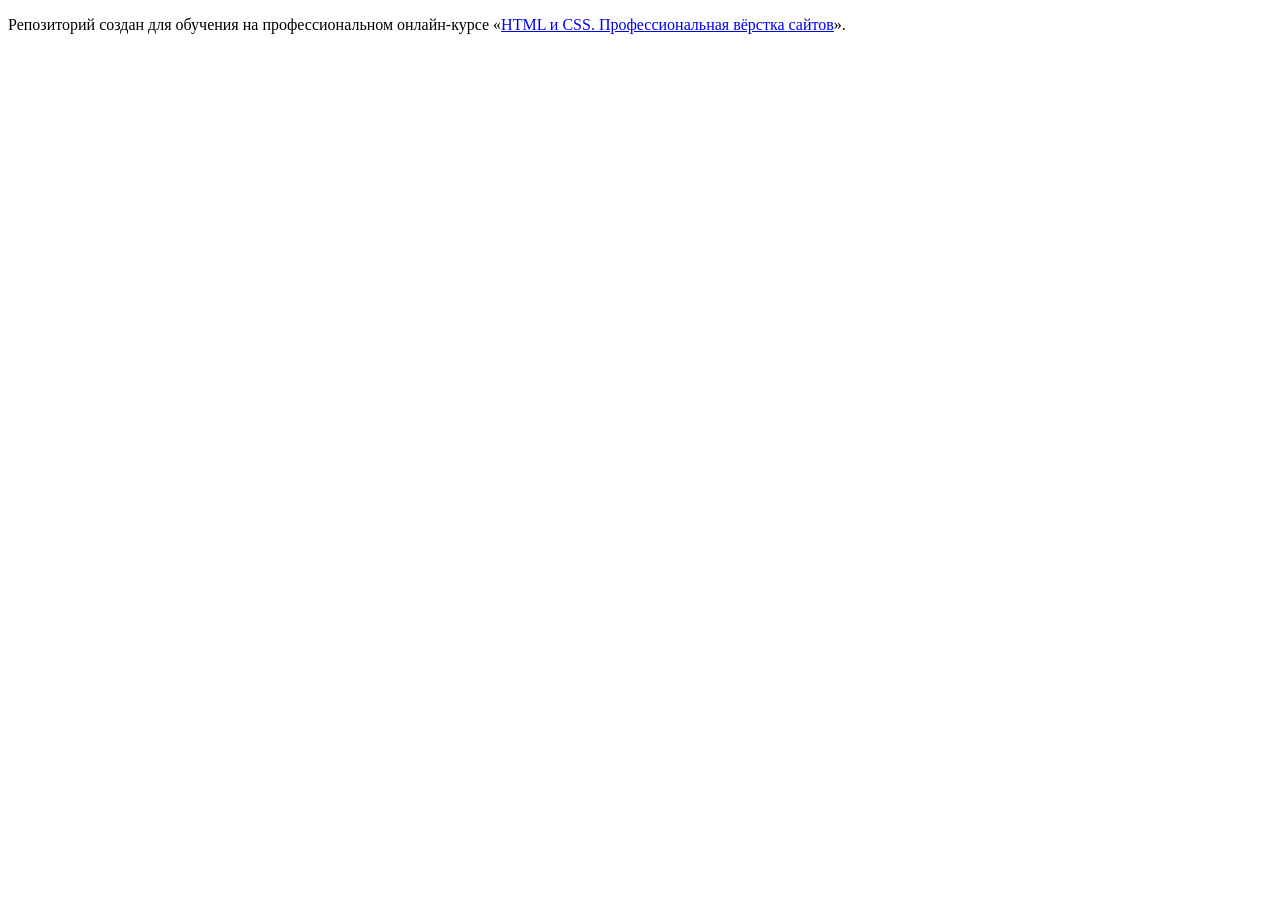
==== index.html @ f3f85d1f ":hatching_chick:" ====
<!DOCTYPE html>
<html lang="ru">
  <head>
    <meta charset="utf-8">
    <title>HTML Academy: Седона</title>
  </head>
  <body>

    <p>Репозиторий создан для обучения на профессиональном онлайн‑курсе «<a href="https://htmlacademy.ru/intensive/htmlcss">HTML и CSS. Профессиональная вёрстка сайтов</a>».</p>

  </body>
</html>
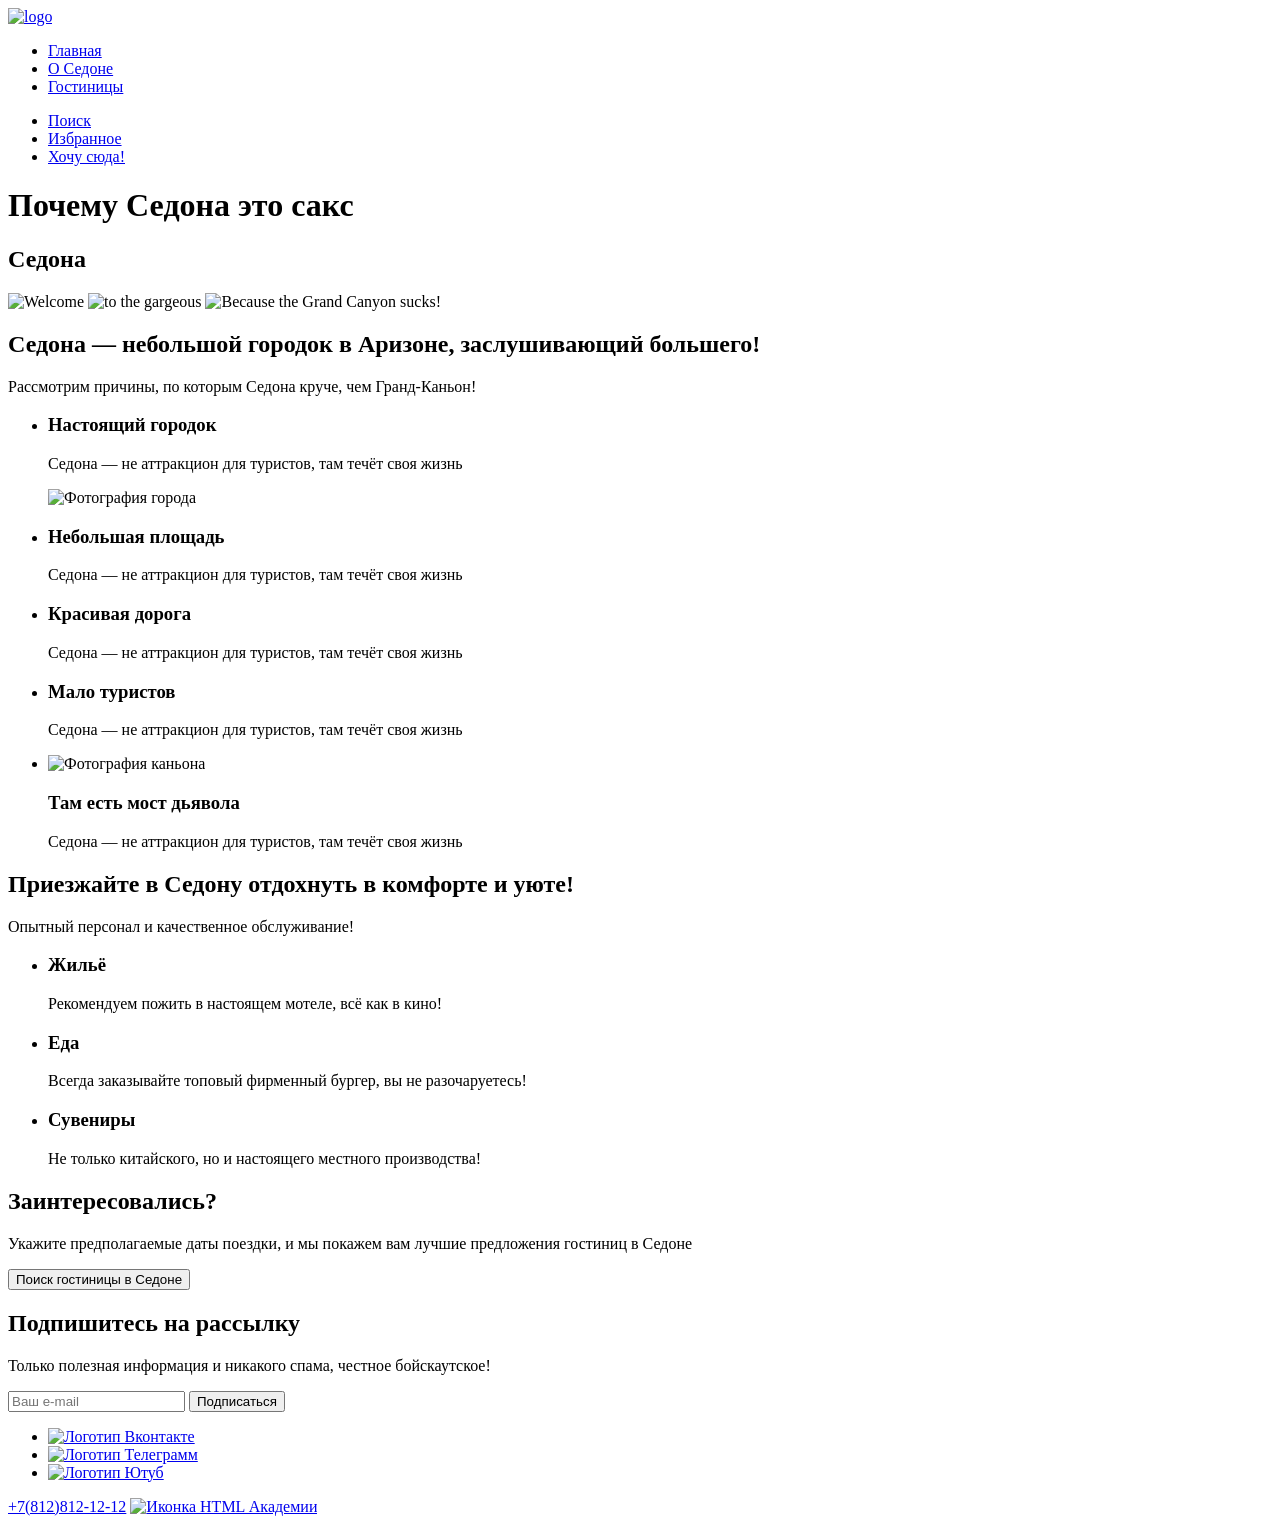
==== commit 132c0371: "Разметка всех страниц" ====
--- a/index.html
+++ b/index.html
@@ -5,8 +5,125 @@
     <title>HTML Academy: Седона</title>
   </head>
   <body>
+    <header class="page-header">
+      <div class="container">
+        <a href="index.html"><img src="#" alt="logo"></a>
+        <nav class="navigation">
+          <ul class="navigation-list">
+            <li class="navigation-item"><a class="navigation-link" href="index.html">Главная</a></li>
+            <li class="navigation-item"><a class="navigation-link" href="#">О Седоне</a></li>
+            <li class="navigation-item"><a class="navigation-link" href="catalog.html">Гостиницы</a></li>
+          </ul>
+        </nav>
+        <ul class="navigation-list navigation-user">
+          <li class="navigation-item">
+            <a class="navigation-link" href="#">
+              <span class="visually-hidden">Поиск</span>
+            </a>
+          </li>
+          <li class="navigation-item">
+            <a class="navigation-link" href="#">
+              <span class="visually-hidden">Избранное</span>
+            </a>
+          </li>
+          <li class="navigation-item">
+            <a class="navigation-link" href="#">Хочу сюда!</a>
+          </li>
+        </ul>
+      </div>
+    </header>
 
-    <p>Репозиторий создан для обучения на профессиональном онлайн‑курсе «<a href="https://htmlacademy.ru/intensive/htmlcss">HTML и CSS. Профессиональная вёрстка сайтов</a>».</p>
+    <main class="page-main">
+      <h1 class="visually-hidden">Почему Седона это сакс</h1>
+      <section class="index-header">
+        <h2 class="visually-hidden">Седона</h2>
+        <img class="index-header-img" src="#" alt="Welcome">
+        <img class="index-header-img" src="#" alt="to the gargeous">
+        <img class="index-header-img" src="#" alt="Because the Grand Canyon sucks!">
+      </section>
+
+      <section class="reasons">
+        <h2 class="reasons-title">Седона — небольшой городок в Аризоне, заслушивающий большего!</h2>
+        <p class="reasons-text">Рассмотрим причины, по которым Седона круче, чем Гранд-Каньон!</p>
+        <ul class="reasons-list">
+          <li class="reasons-item">
+            <h3 class="reasons-item-title">Настоящий городок</h3>
+            <p class="reasons-item-text">Седона — не аттракцион для туристов, там течёт своя жизнь</p>
+            <img class="reasons-item-img" src="#" alt="Фотография города">
+          </li>
+          <li class="reasons-item">
+            <h3 class="reasons-item-title">Небольшая площадь</h3>
+            <p class="reasons-item-text">Седона — не аттракцион для туристов, там течёт своя жизнь</p>
+          </li>
+          <li class="reasons-item">
+            <h3 class="reasons-item-title">Красивая дорога</h3>
+            <p class="reasons-item-text">Седона — не аттракцион для туристов, там течёт своя жизнь</p>
+          </li>
+          <li class="reasons-item">
+            <h3 class="reasons-item-title">Мало туристов</h3>
+            <p class="reasons-item-text">Седона — не аттракцион для туристов, там течёт своя жизнь</p>
+          </li>
+          <li class="reasons-item">
+            <img class="reasons-item-img" src="#" alt="Фотография каньона">
+            <h3 class="reasons-item-title">Там есть мост дьявола</h3>
+            <p class="reasons-item-text">Седона — не аттракцион для туристов, там течёт своя жизнь</p>
+            </li>
+        </ul>
+      </section>
+
+      <section class="service">
+        <h2 class="service-title">Приезжайте в Седону отдохнуть в комфорте и уюте!</h2>
+        <p class="service-text">Опытный персонал и качественное обслуживание!</p>
+        <ul class="service-list">
+          <li class="service-item">
+            <h3 class="service-item-title">Жильё</h3>
+            <p class="service-item-text">Рекомендуем пожить в настоящем мотеле, всё как в кино!</p>
+          </li>
+          <li class="service-item">
+            <h3 class="service-item-title">Еда</h3>
+            <p class="service-item-text">Всегда заказывайте топовый фирменный бургер, вы не разочаруетесь!</p>
+          </li>
+          <li class="service-item">
+            <h3 class="service-item-title">Сувениры</h3>
+            <p class="service-item-text">Не только китайского, но и настоящего местного производства!</p>
+          </li>
+        </ul>
+      </section>
+
+      <section class="booking">
+        <h2 class="booking-title">Заинтересовались?</h2>
+        <p class="booking-text">Укажите предполагаемые даты поездки, и мы покажем вам лучшие предложения гостиниц в
+          Седоне</p>
+        <button class="button-search" type="button">Поиск гостиницы в Седоне</button>
+      </section>
+
+      <section class="subscribe index">
+        <h2 class="subscribe-title">Подпишитесь на рассылку</h2>
+        <p class="subscribe-text">Только полезная информация и никакого спама, честное бойскаутское!</p>
+        <form class="subscribe-form" action="https://echo.htmlacademy.ru/" method="post">
+          <input class="subscribe-input" type="email" name="email" id="email" placeholder="Ваш e-mail" required>
+          <button class="subscribe-button" type="submit">Подписаться</button>
+        </form>
+      </section>
+    </main>
+
+    <footer class="main-footer">
+        <ul class="social-list">
+          <li class="social-item">
+            <a href="https://vk.com/htmlacademy"><img src="#" alt="Логотип Вконтакте"></a>
+          </li>
+          <li class="social-item">
+            <a href="https://t.me/htmlacademy"><img src="#" alt="Логотип Телеграмм"></a>
+          </li>
+          <li class="social-item">
+            <a href="https://www.youtube.com/user/htmlacademyru"><img src="#"
+                alt="Логотип Ютуб"></a>
+          </li>
+        </ul>
+        <a href="tel:+78128121212">+7(812)812-12-12</a>
+        <a href="https://htmlacademy.ru/intensive/htmlcss"><img src="#"
+            alt="Иконка HTML Академии"></a>
+      </footer>
 
   </body>
 </html>
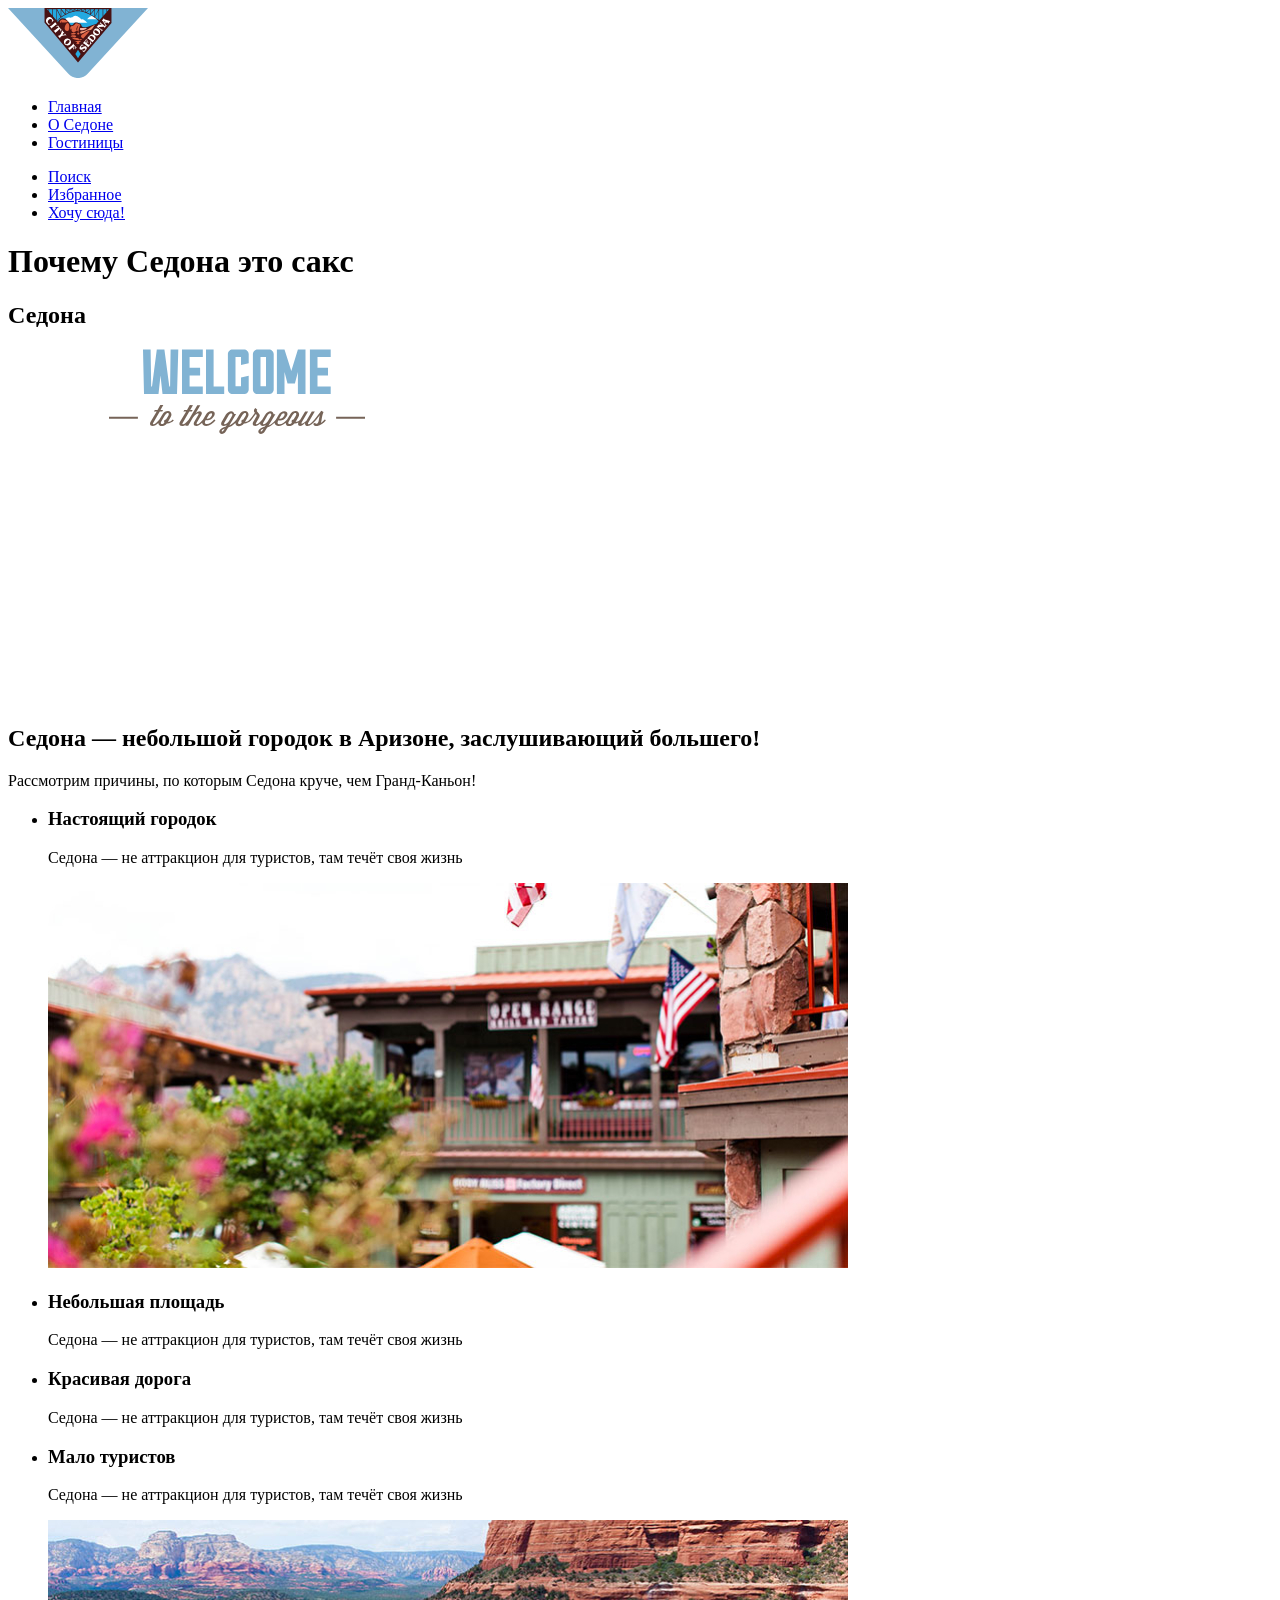
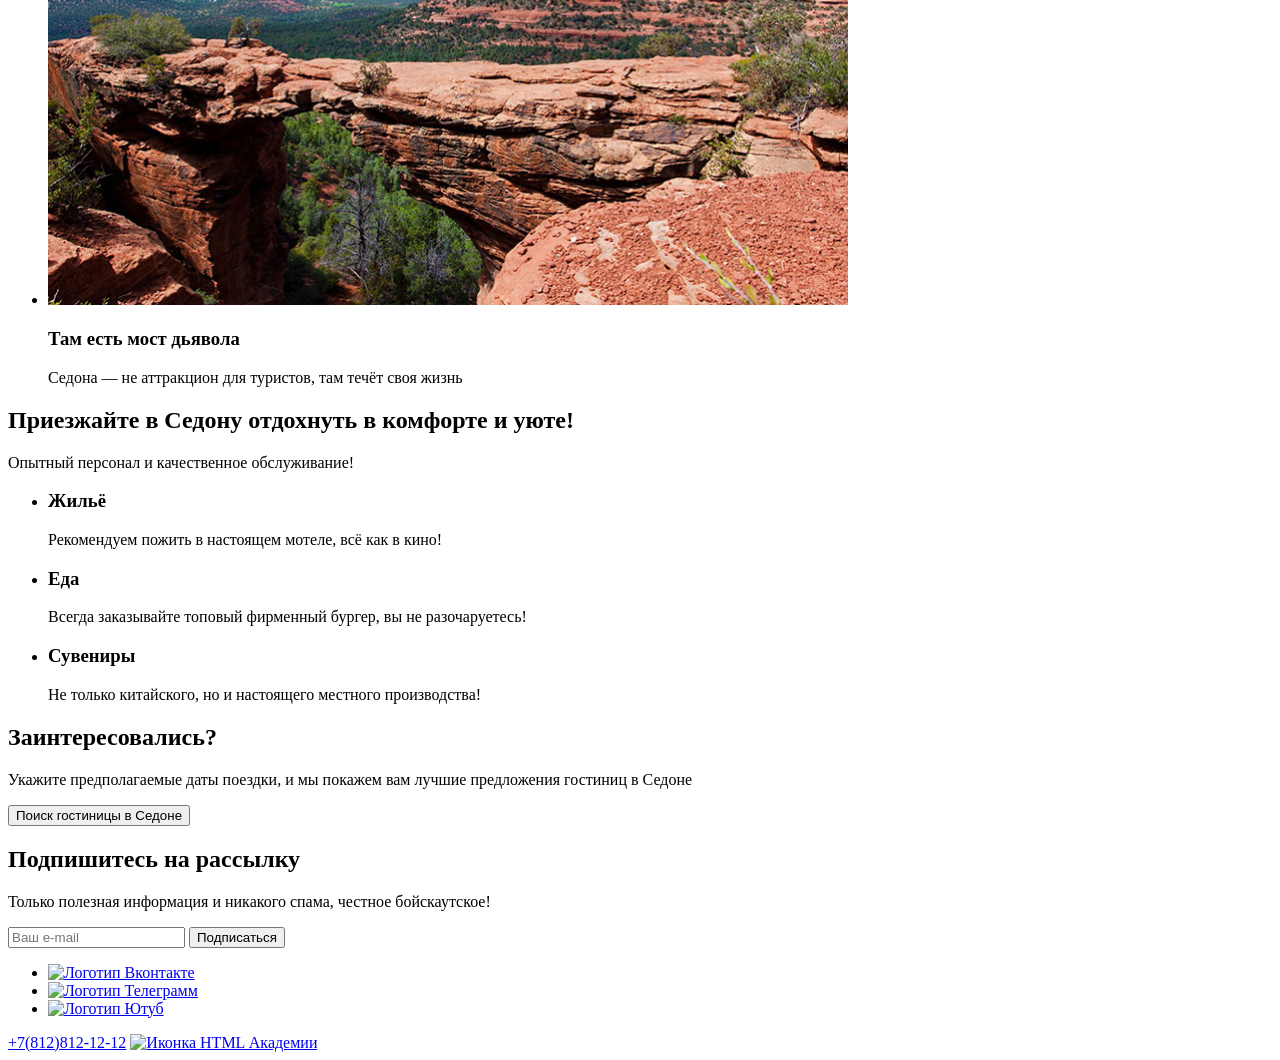
==== commit 1f28e30d: "Добавил контентные изображения" ====
--- a/index.html
+++ b/index.html
@@ -7,7 +7,7 @@
   <body>
     <header class="page-header">
       <div class="container">
-        <a href="index.html"><img src="#" alt="logo"></a>
+        <a href="index.html"><img src="images/logo.svg" width="140" height="70" alt="logo City of Sedona"></a>
         <nav class="navigation">
           <ul class="navigation-list">
             <li class="navigation-item"><a class="navigation-link" href="index.html">Главная</a></li>
@@ -37,9 +37,7 @@
       <h1 class="visually-hidden">Почему Седона это сакс</h1>
       <section class="index-header">
         <h2 class="visually-hidden">Седона</h2>
-        <img class="index-header-img" src="#" alt="Welcome">
-        <img class="index-header-img" src="#" alt="to the gargeous">
-        <img class="index-header-img" src="#" alt="Because the Grand Canyon sucks!">
+        <img class="index-header-img" src="images/welcome.svg" width="458" height="352" alt="Welcome to the gargeous. Sedona. Because the Grand Canyon sucks!">
       </section>
 
       <section class="reasons">
@@ -49,7 +47,7 @@
           <li class="reasons-item">
             <h3 class="reasons-item-title">Настоящий городок</h3>
             <p class="reasons-item-text">Седона — не аттракцион для туристов, там течёт своя жизнь</p>
-            <img class="reasons-item-img" src="#" alt="Фотография города">
+            <img class="reasons-item-img" src="images/photo-1.jpg" width="800" height="385" alt="Фотография города">
           </li>
           <li class="reasons-item">
             <h3 class="reasons-item-title">Небольшая площадь</h3>
@@ -64,7 +62,7 @@
             <p class="reasons-item-text">Седона — не аттракцион для туристов, там течёт своя жизнь</p>
           </li>
           <li class="reasons-item">
-            <img class="reasons-item-img" src="#" alt="Фотография каньона">
+            <img class="reasons-item-img" src="images/photo-2.jpg" width="800" height="385" alt="Фотография каньона">
             <h3 class="reasons-item-title">Там есть мост дьявола</h3>
             <p class="reasons-item-text">Седона — не аттракцион для туристов, там течёт своя жизнь</p>
             </li>
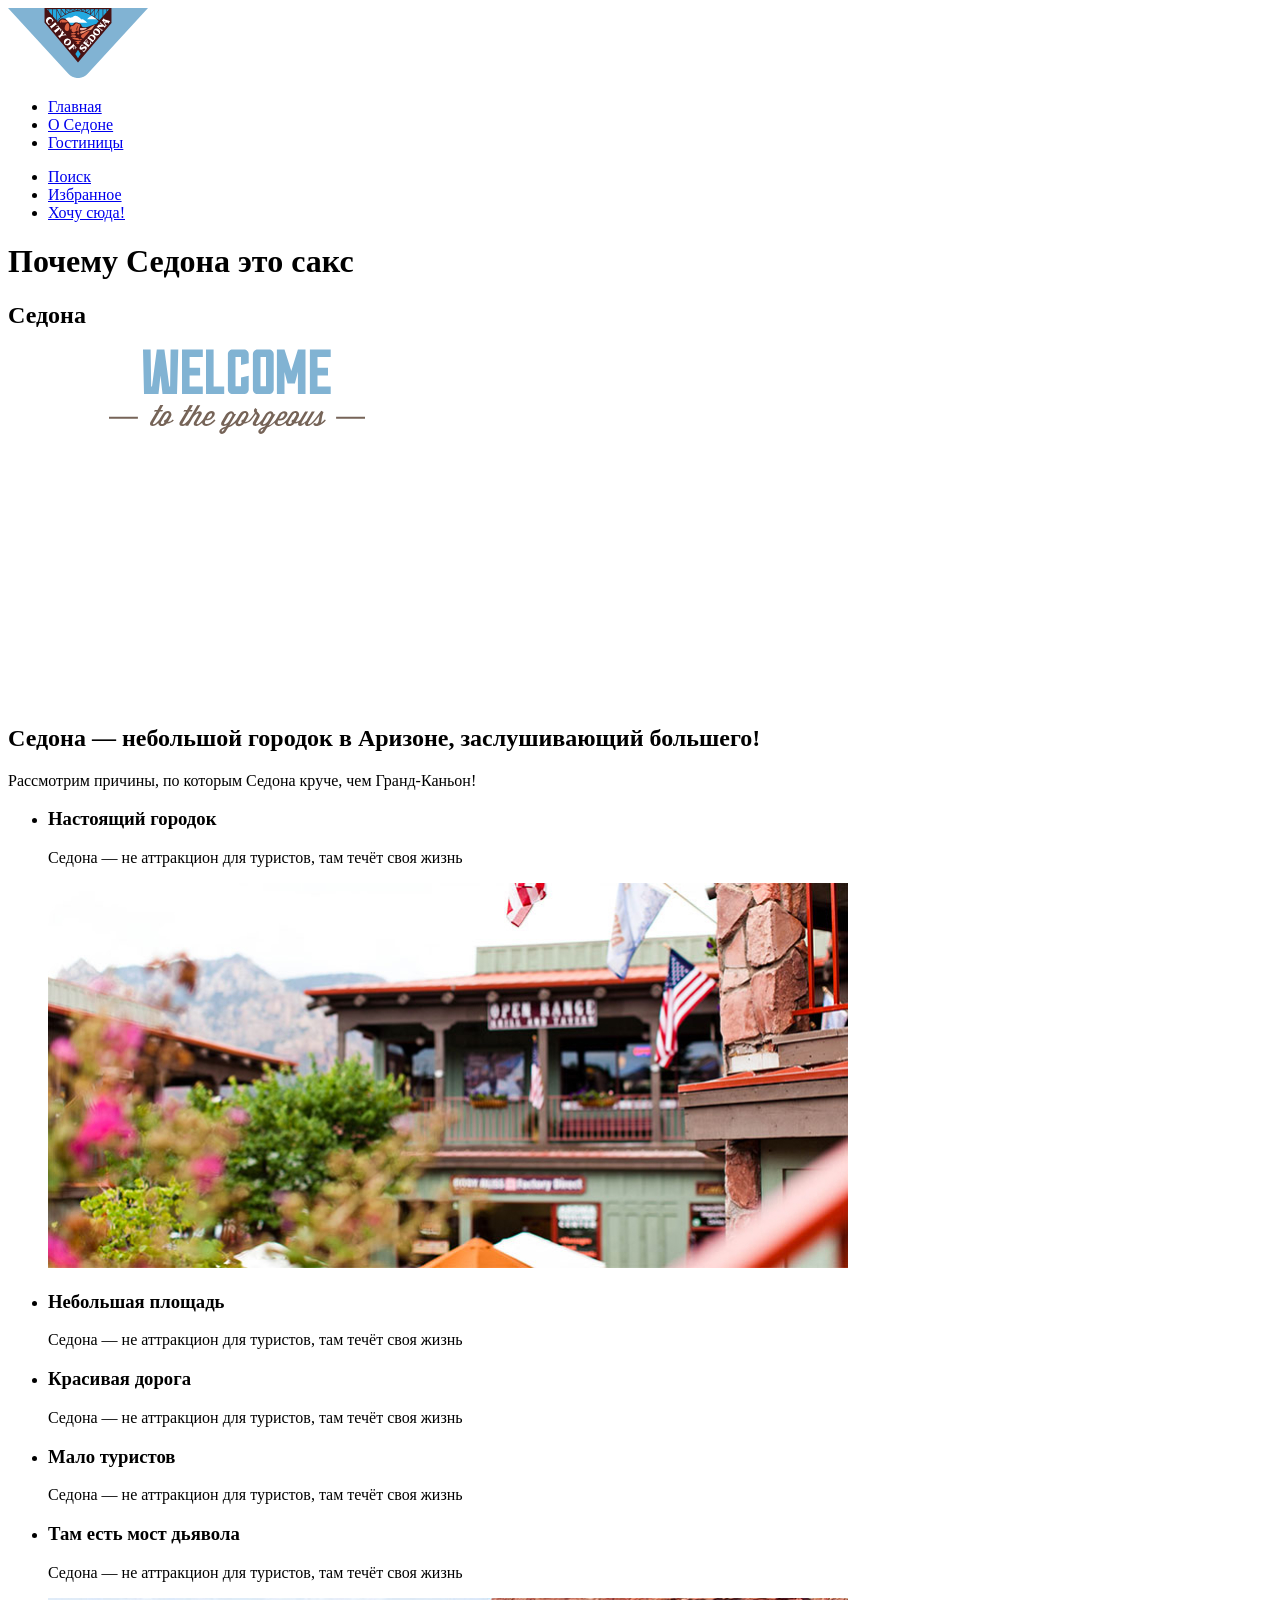
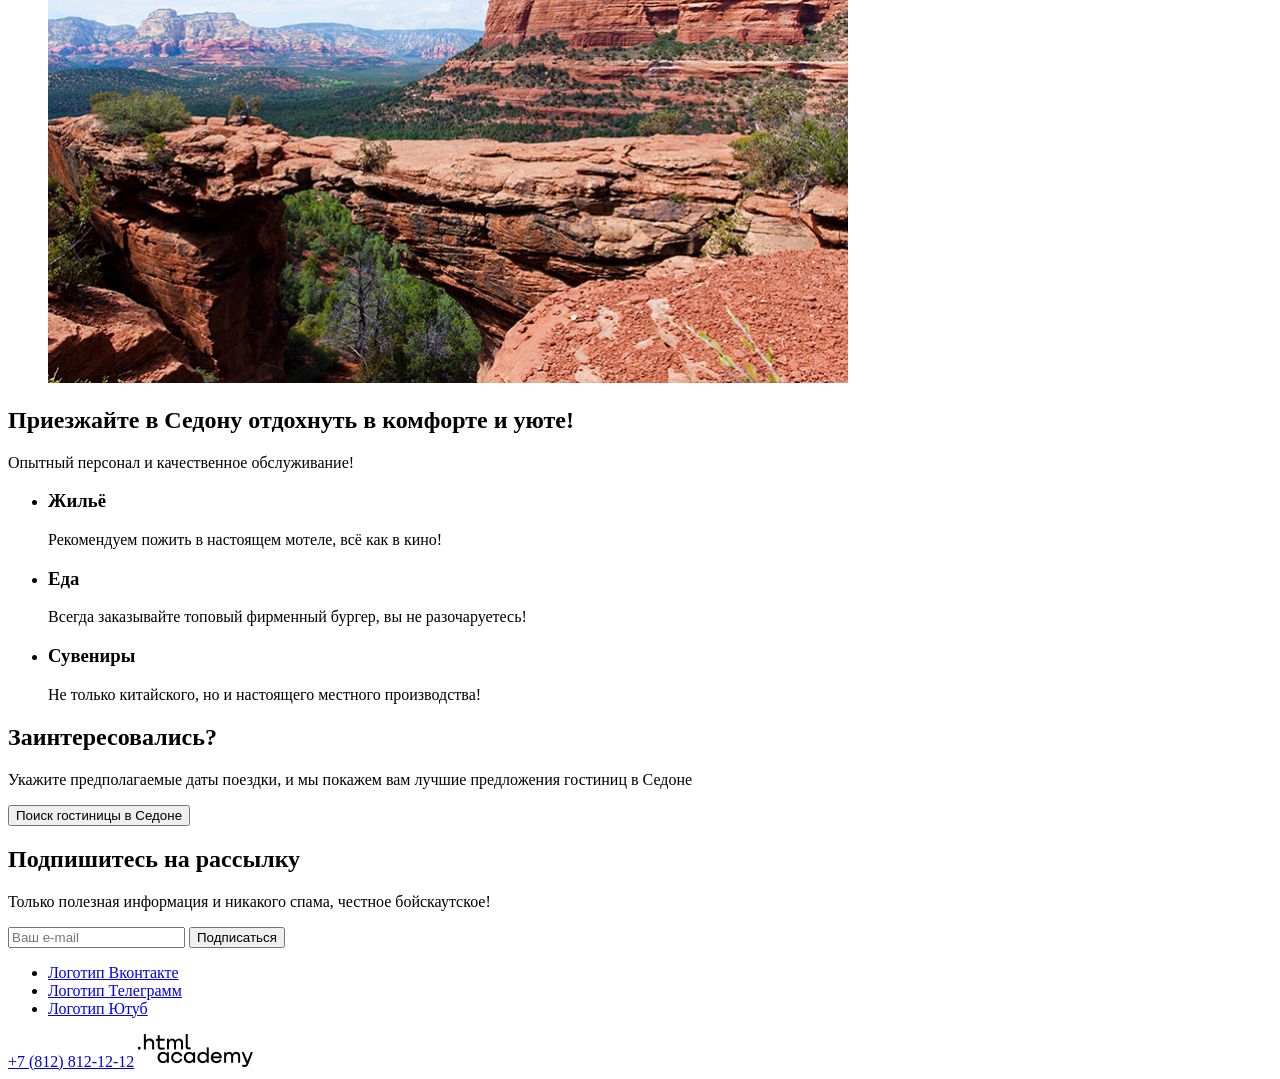
==== commit 81577a05: "4. Базовая стилизация Добавил шрифты, фоновые изображения." ====
--- a/index.html
+++ b/index.html
@@ -2,12 +2,15 @@
 <html lang="ru">
   <head>
     <meta charset="utf-8">
+    <link rel="stylesheet" href="styles/styles.css">
     <title>HTML Academy: Седона</title>
   </head>
   <body>
     <header class="page-header">
       <div class="container">
-        <a href="index.html"><img src="images/logo.svg" width="140" height="70" alt="logo City of Sedona"></a>
+        <a href="index.html">
+          <img src="images/logo.svg" width="140" height="70" alt="logo City of Sedona">
+        </a>
         <nav class="navigation">
           <ul class="navigation-list">
             <li class="navigation-item"><a class="navigation-link" href="index.html">Главная</a></li>
@@ -62,9 +65,9 @@
             <p class="reasons-item-text">Седона — не аттракцион для туристов, там течёт своя жизнь</p>
           </li>
           <li class="reasons-item">
-            <img class="reasons-item-img" src="images/photo-2.jpg" width="800" height="385" alt="Фотография каньона">
             <h3 class="reasons-item-title">Там есть мост дьявола</h3>
             <p class="reasons-item-text">Седона — не аттракцион для туристов, там течёт своя жизнь</p>
+            <img class="reasons-item-img" src="images/photo-2.jpg" width="800" height="385" alt="Фотография каньона">
             </li>
         </ul>
       </section>
@@ -96,8 +99,8 @@
       </section>
 
       <section class="subscribe index">
-        <h2 class="subscribe-title">Подпишитесь на рассылку</h2>
-        <p class="subscribe-text">Только полезная информация и никакого спама, честное бойскаутское!</p>
+        <h2 class="subscribe-title index">Подпишитесь на рассылку</h2>
+        <p class="subscribe-text index">Только полезная информация и никакого спама, честное бойскаутское!</p>
         <form class="subscribe-form" action="https://echo.htmlacademy.ru/" method="post">
           <input class="subscribe-input" type="email" name="email" id="email" placeholder="Ваш e-mail" required>
           <button class="subscribe-button" type="submit">Подписаться</button>
@@ -106,22 +109,27 @@
     </main>
 
     <footer class="main-footer">
-        <ul class="social-list">
-          <li class="social-item">
-            <a href="https://vk.com/htmlacademy"><img src="#" alt="Логотип Вконтакте"></a>
-          </li>
-          <li class="social-item">
-            <a href="https://t.me/htmlacademy"><img src="#" alt="Логотип Телеграмм"></a>
-          </li>
-          <li class="social-item">
-            <a href="https://www.youtube.com/user/htmlacademyru"><img src="#"
-                alt="Логотип Ютуб"></a>
-          </li>
-        </ul>
-        <a href="tel:+78128121212">+7(812)812-12-12</a>
-        <a href="https://htmlacademy.ru/intensive/htmlcss"><img src="#"
-            alt="Иконка HTML Академии"></a>
-      </footer>
-
+      <ul class="social-list">
+        <li class="social-item">
+          <a href="https://vk.com/htmlacademy">
+            <span class="visually-hidden">Логотип Вконтакте</span>
+          </a>
+        </li>
+        <li class="social-item">
+          <a href="https://t.me/htmlacademy">
+            <span class="visually-hidden">Логотип Телеграмм</span>
+          </a>
+        </li>
+        <li class="social-item">
+          <a href="https://www.youtube.com/user/htmlacademyru">
+            <span class="visually-hidden">Логотип Ютуб</span>
+          </a>
+        </li>
+      </ul>
+      <a class="phone-number" href="tel:+78128121212">+7 (812) 812-12-12</a>
+      <a href="https://htmlacademy.ru/intensive/htmlcss">
+        <img src="./images/logo_htmlacademy.png" alt="Иконка HTML Академии">
+      </a>
+    </footer>
   </body>
 </html>
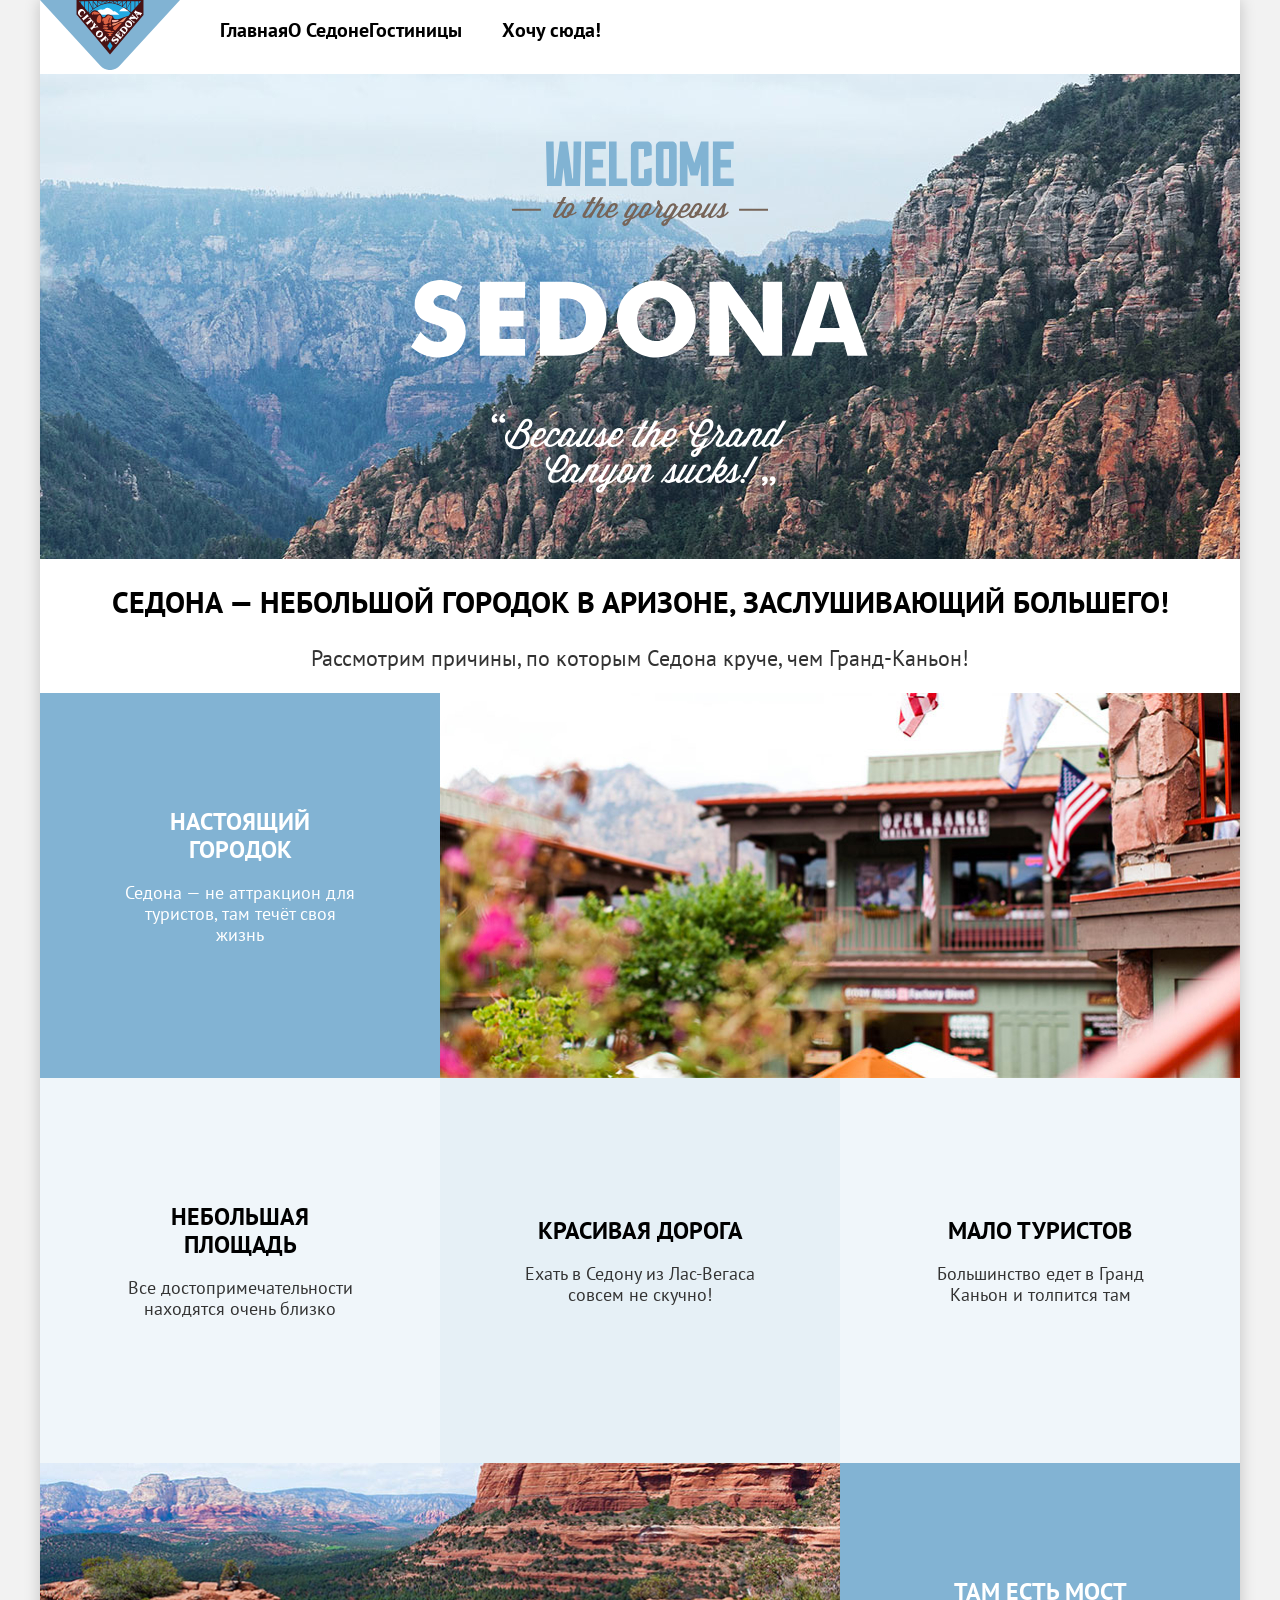
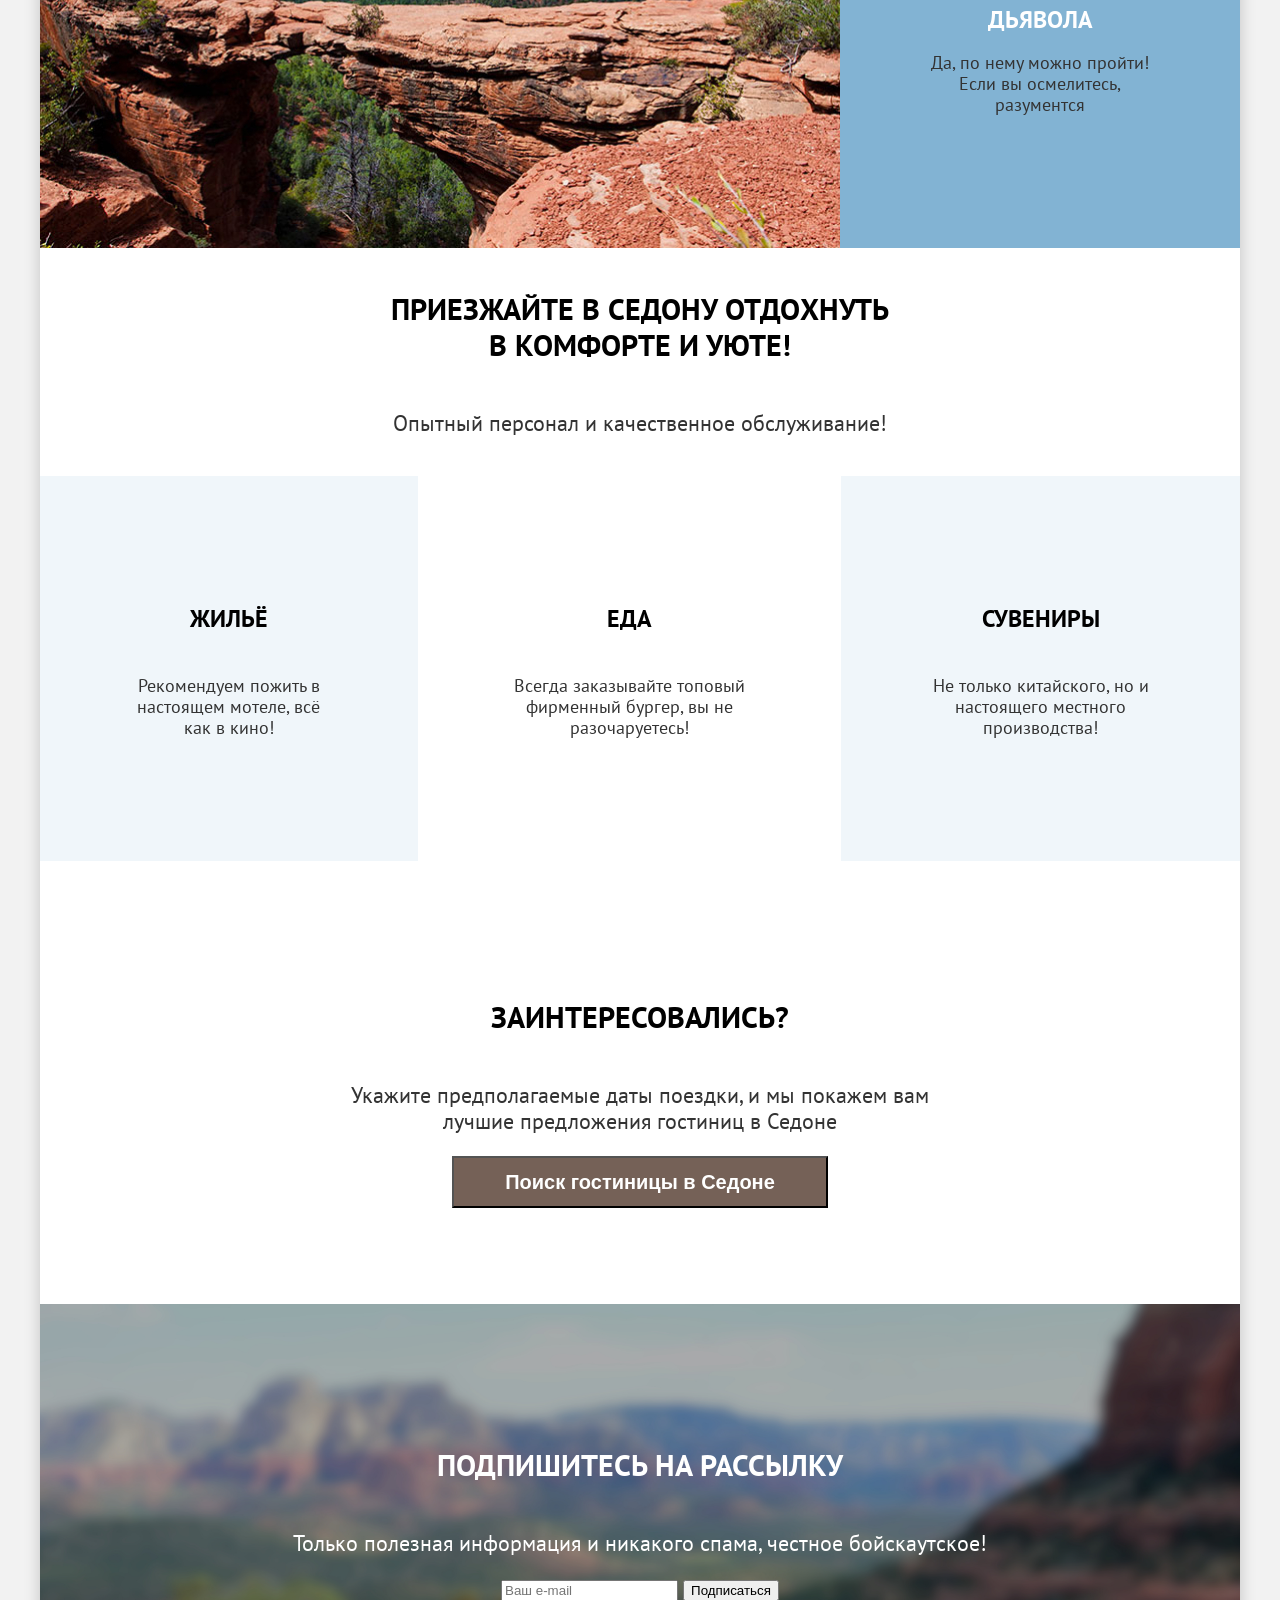
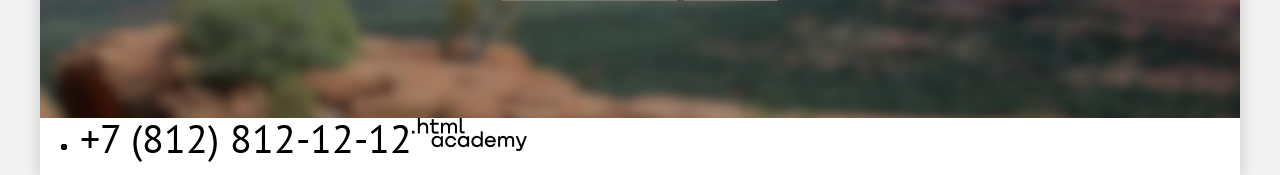
==== commit de4b259c: "5.22. Сетки для всех страниц" ====
--- a/index.html
+++ b/index.html
@@ -6,9 +6,9 @@
     <title>HTML Academy: Седона</title>
   </head>
   <body>
-    <header class="page-header">
-      <div class="container">
-        <a href="index.html">
+    <div class="site-wrapper">
+      <header class="page-header">
+          <a href="index.html">
           <img src="images/logo.svg" width="140" height="70" alt="logo City of Sedona">
         </a>
         <nav class="navigation">
@@ -33,7 +33,6 @@
             <a class="navigation-link" href="#">Хочу сюда!</a>
           </li>
         </ul>
-      </div>
     </header>
 
     <main class="page-main">
@@ -47,26 +46,37 @@
         <h2 class="reasons-title">Седона — небольшой городок в Аризоне, заслушивающий большего!</h2>
         <p class="reasons-text">Рассмотрим причины, по которым Седона круче, чем Гранд-Каньон!</p>
         <ul class="reasons-list">
-          <li class="reasons-item">
-            <h3 class="reasons-item-title">Настоящий городок</h3>
-            <p class="reasons-item-text">Седона — не аттракцион для туристов, там течёт своя жизнь</p>
-            <img class="reasons-item-img" src="images/photo-1.jpg" width="800" height="385" alt="Фотография города">
+          <li class="reasons-item reasons-item-wide">
+            <div class="reasons-item-textblock">
+              <h3 class="reasons-item-title">Настоящий городок</h3>
+              <p class="reasons-item-text">Седона — не аттракцион для туристов, там течёт своя жизнь</p>
+            </div>
+           <img class="reasons-item-img" src="images/photo-1.jpg" width="800" height="385" alt="Фотография города">
           </li>
-          <li class="reasons-item">
-            <h3 class="reasons-item-title">Небольшая площадь</h3>
-            <p class="reasons-item-text">Седона — не аттракцион для туристов, там течёт своя жизнь</p>
+          <li class="reasons-item reasons-item-nowide">
+            <div class="reasons-item-textblock">
+              <h3 class="reasons-item-title">Небольшая площадь</h3>
+              <p class="reasons-item-text">Все достопримечательности находятся очень близко</p>
+          </div>
           </li>
-          <li class="reasons-item">
-            <h3 class="reasons-item-title">Красивая дорога</h3>
-            <p class="reasons-item-text">Седона — не аттракцион для туристов, там течёт своя жизнь</p>
+          <li class="reasons-item reasons-item-nowide reasons-item-contrast">
+            <div class="reasons-item-textblock">
+              <h3 class="reasons-item-title">Красивая дорога</h3>
+              <p class="reasons-item-text">Ехать в Седону из Лас-Вегаса совсем не скучно!</p>
+            </div>
           </li>
-          <li class="reasons-item">
-            <h3 class="reasons-item-title">Мало туристов</h3>
-            <p class="reasons-item-text">Седона — не аттракцион для туристов, там течёт своя жизнь</p>
+          <li class="reasons-item reasons-item-nowide">
+            <div class="reasons-item-textblock">
+              <h3 class="reasons-item-title">Мало туристов</h3>
+              <p class="reasons-item-text">Большинство едет в Гранд Каньон и толпится там</p>
+            </div>
           </li>
-          <li class="reasons-item">
-            <h3 class="reasons-item-title">Там есть мост дьявола</h3>
-            <p class="reasons-item-text">Седона — не аттракцион для туристов, там течёт своя жизнь</p>
+          <li class="reasons-item reasons-item-wide-revers">
+            <div class="reasons-item-textblock">
+              <h3 class="reasons-item-title">Там есть мост дьявола</h3>
+              <p class="reasons-item-text">Да, по нему можно пройти! Если вы осмелитесь, разументся</p>
+            </div>
+
             <img class="reasons-item-img" src="images/photo-2.jpg" width="800" height="385" alt="Фотография каньона">
             </li>
         </ul>
@@ -108,7 +118,7 @@
       </section>
     </main>
 
-    <footer class="main-footer">
+    <footer class="page-footer">
       <ul class="social-list">
         <li class="social-item">
           <a href="https://vk.com/htmlacademy">
@@ -131,5 +141,6 @@
         <img src="./images/logo_htmlacademy.png" alt="Иконка HTML Академии">
       </a>
     </footer>
+    </div>
   </body>
 </html>
--- a/styles/styles.css
+++ b/styles/styles.css
@@ -0,0 +1,451 @@
+@font-face {
+  font-family: "PT Sans";
+  font-style: normal;
+  font-weight: 400;
+  src: url("../fonts/ptsans-400.woff2") format("woff2");
+  font-display: swap;
+}
+
+@font-face {
+  font-family: "PT Sans";
+  font-style: normal;
+  font-weight: 700;
+  src: url("../fonts/ptsans-700.woff2") format("woff2");
+  font-display: swap;
+}
+
+.visually-hidden {
+  display: none;
+}
+
+html {
+  height: 100%;
+  margin: 0;
+}
+
+body {
+  display: flex;
+  flex-direction: column;
+  min-height: 100%;
+  font-family: "PT Sans", sans-serif;
+  font-size: 18px;
+  line-height: 21px;
+  color: #000000;
+  font-weight: 400;
+  background-color: #f2f2f2;
+  margin: 0;
+}
+
+.site-wrapper {
+  min-height: 100%;
+  display: flex;
+  flex-direction: column;
+  flex-grow: 1;
+  width: 1200px;
+  margin: 0 auto;
+  background-color: #ffffff;
+  box-shadow: 0 0 15px 0 rgba(0, 0, 0, 0.2);
+}
+
+.page-header {
+  display: flex;
+}
+
+.navigation {
+  display: flex;
+}
+
+.navigation-list {
+  display: flex;
+  list-style-type: none;
+}
+
+.navigation-link {
+  font-size: 20px;
+  font-weight: 700;
+  line-height: 24px;
+  color: #000000;
+  text-decoration: none;
+}
+
+.page-main {
+  flex-grow: 1;
+}
+
+.index-header {
+  display: flex;
+  justify-content: center;
+  align-items: center;
+  background-color: #197ad4;
+  background-image: url("../images/index-background.jpg");
+  background-size: 100% auto;
+  background-repeat: no-repeat;
+  min-height: 485px;
+}
+
+.index-header-img {
+  display: block;
+  margin-left: auto;
+  margin-right: auto;
+}
+
+.reasons-list {
+  display: flex;
+  flex-wrap: wrap;
+  padding: 0;
+}
+
+.reasons-title {
+  font-size: 30px;
+  line-height: 36px;
+  font-weight: 700;
+  text-transform: uppercase;
+  text-align: center;
+  color: #000000;
+}
+
+.reasons-text {
+  font-size: 22px;
+  line-height: 26px;
+  font-weight: 400;
+  text-align: center;
+  color: #333333;
+}
+
+.reasons-item {
+  display: flex;
+  flex-direction: row;
+  height: 385px;
+  width: 400px;
+  list-style-type: none;
+  background-color: rgba(131, 179, 211, 0.122);
+}
+
+.reasons-item-textblock {
+  display: flex;
+  justify-content: center;
+  align-items: center;
+  padding: 0 85px;
+  height: 100%;
+  flex-direction: column;
+}
+
+.reasons-item-nowide {
+  display: flex;
+  flex-direction: column;
+}
+
+.reasons-item.reasons-item-contrast {
+  background-color: rgba(131, 179, 211, 0.2);
+}
+
+.reasons-item.reasons-item-wide {
+  background-color: #82b3d3;
+  color: #ffffff;
+  width: 100%;
+}
+
+.reasons-item.reasons-item-wide-revers {
+  flex-direction: row-reverse;
+  background-color: #82b3d3;
+  color: #ffffff;
+  width: 100%;
+}
+
+.reasons-item.reasons-item-wide p {
+  color: #ffffff;
+}
+
+.reasons-item-title {
+  margin: 0;
+  font-size: 24px;
+  line-height: 28px;
+  font-weight: 700;
+  text-align: center;
+  text-transform: uppercase;
+}
+
+.reasons-item-text {
+  color: #333333;
+  text-align: center;
+}
+
+.reasons-item-img {
+  display: block;
+}
+
+.service {
+  display: flex;
+  flex-direction: column;
+  align-items: center;
+  justify-content: center;
+}
+
+.service-title {
+  padding: 0 347px;
+  font-size: 30px;
+  line-height: 36px;
+  font-weight: 700;
+  text-align: center;
+  text-transform: uppercase;
+}
+
+.service-text {
+  color: #333333;
+  font-size: 22px;
+  line-height: 26px;
+  font-weight: 400;
+  text-align: center;
+}
+
+.service-list {
+  display: flex;
+  list-style-type: none;
+  min-height: 385px;
+  justify-content: center;
+  align-items: stretch;
+  padding: 0;
+}
+
+.service-list li:nth-child(odd) {
+  background-color: rgba(131, 179, 211, 0.122);
+}
+
+.service-list li:nth-child(even) {
+  background-color: #ffffff;
+}
+
+.service-item {
+  display: flex;
+  flex-direction: column;
+  justify-content: center;
+  align-items: center;
+  flex-wrap: wrap;
+  max-width: 400px;
+  padding: 0 85px;
+}
+
+.service-item-title {
+  font-size: 24px;
+  line-height: 28px;
+  font-weight: 700;
+  text-align: center;
+  text-transform: uppercase;
+}
+
+.service-item-text {
+  color: #333333;
+  text-align: center;
+}
+
+.booking {
+  display: flex;
+  padding: 96px 304px;
+  flex-direction: column;
+  align-items: center;
+  justify-content: center;
+}
+
+.booking-title {
+  font-size: 30px;
+  line-height: 36px;
+  font-weight: 700;
+  text-transform: uppercase;
+}
+
+.booking-text {
+  color: #333333;
+  font-size: 22px;
+  line-height: 26px;
+  text-align: center;
+}
+
+.subscribe {
+  display: flex;
+  flex-direction: column;
+  align-items: center;
+  justify-content: center;
+  background-color: #197ad4;
+  min-height: 414px;
+}
+
+.subscribe.index {
+  background-image: url("../images/subscribe_index.jpg");
+  background-size: 100% auto;
+  background-repeat: no-repeat;
+}
+
+.subscribe-title {
+  font-size: 30px;
+  line-height: 36px;
+  font-weight: 700;
+  text-align: center;
+  text-transform: uppercase;
+}
+
+.subscribe-title.index {
+  color: #ffffff;
+}
+
+.subscribe-text {
+  color: #333333;
+  font-size: 22px;
+  line-height: 26px;
+  font-weight: 400;
+  text-align: center;
+}
+
+.subscribe-text.index {
+  color: #ffffff;
+}
+
+.phone-number {
+  font-size: 40px;
+  line-height: 40px;
+  font-weight: 400;
+  color: #000000;
+  text-decoration: none;
+}
+
+.catalog-header {
+  background-color: rgb(103, 161, 184);
+  background-image: url("../images/filter_background.jpg");
+  background-size: 100% auto;
+  background-repeat: no-repeat;
+}
+
+.catalog-header-title {
+  color: #ffffff;
+}
+
+.breadcrumbs-list {
+  display: flex;
+  list-style-type: none;
+}
+
+.breadcrumbs-link {
+  font-size: 16px;
+  line-height: 21px;
+  font-weight: 400;
+  color: #ffffff;
+  text-decoration: none;
+}
+
+.catalog-filter {
+  display: flex;
+}
+
+.catalog-filter-title {
+  color: #ffffff;
+  font-size: 20px;
+  line-height: 24px;
+  font-weight: 700;
+}
+
+.catalog-filter-list {
+  list-style-type: none;
+}
+
+.catalog-filter-group {
+  list-style-type: none;
+}
+
+.control-label {
+  color: #ffffff;
+  font-size: 18px;
+  line-height: 23px;
+  font-weight: 400;
+}
+
+.searched-control-wrapper {
+  display: flex;
+}
+
+.searched-settings-list {
+  display: flex;
+}
+
+.searched-products-title {
+  font-size: 30px;
+  line-height: 36px;
+  font-weight: 700;
+}
+
+.product-list {
+  display: flex;
+  flex-wrap: wrap;
+  list-style-type: none;
+}
+
+.product-card-title {
+  font-size: 24px;
+  line-height: 28px;
+  font-weight: 700;
+}
+
+.product-card-group {
+  color: #333333;
+  font-size: 18px;
+  line-height: 21px;
+  font-weight: 400;
+}
+
+.product-card-price {
+  color: #333333;
+  font-size: 18px;
+  line-height: 21px;
+  font-weight: 400;
+}
+
+.searched-card-rating {
+  color: #333333;
+  font-size: 16px;
+  line-height: 20px;
+  font-weight: 400;
+}
+
+.pagination {
+  display: flex;
+  list-style-type: none;
+}
+
+.pagination-link {
+  font-size: 20px;
+  line-height: 36px;
+  color: #ffffff;
+  background-color: #82b3d3;
+  text-decoration: none;
+}
+
+.pagination-link.pagination-current {
+  color: #000000;
+  background-color: #f2f2f2;
+}
+
+.pagination-link.pagination-quewe {
+  color: #000000;
+  background-color: #f2f2f2;
+}
+
+.subscribe.catalog {
+  background-color: #ffffff;
+  color: #000000;
+}
+
+.button-search {
+  width: 376px;
+  height: 52px;
+  color: #ffffff;
+  font-size: 20px;
+  line-height: 36px;
+  font-weight: 700;
+  background-color: #756157;
+}
+
+.page-footer {
+  display: flex;
+}
+
+.social-list {
+  display: flex;
+}
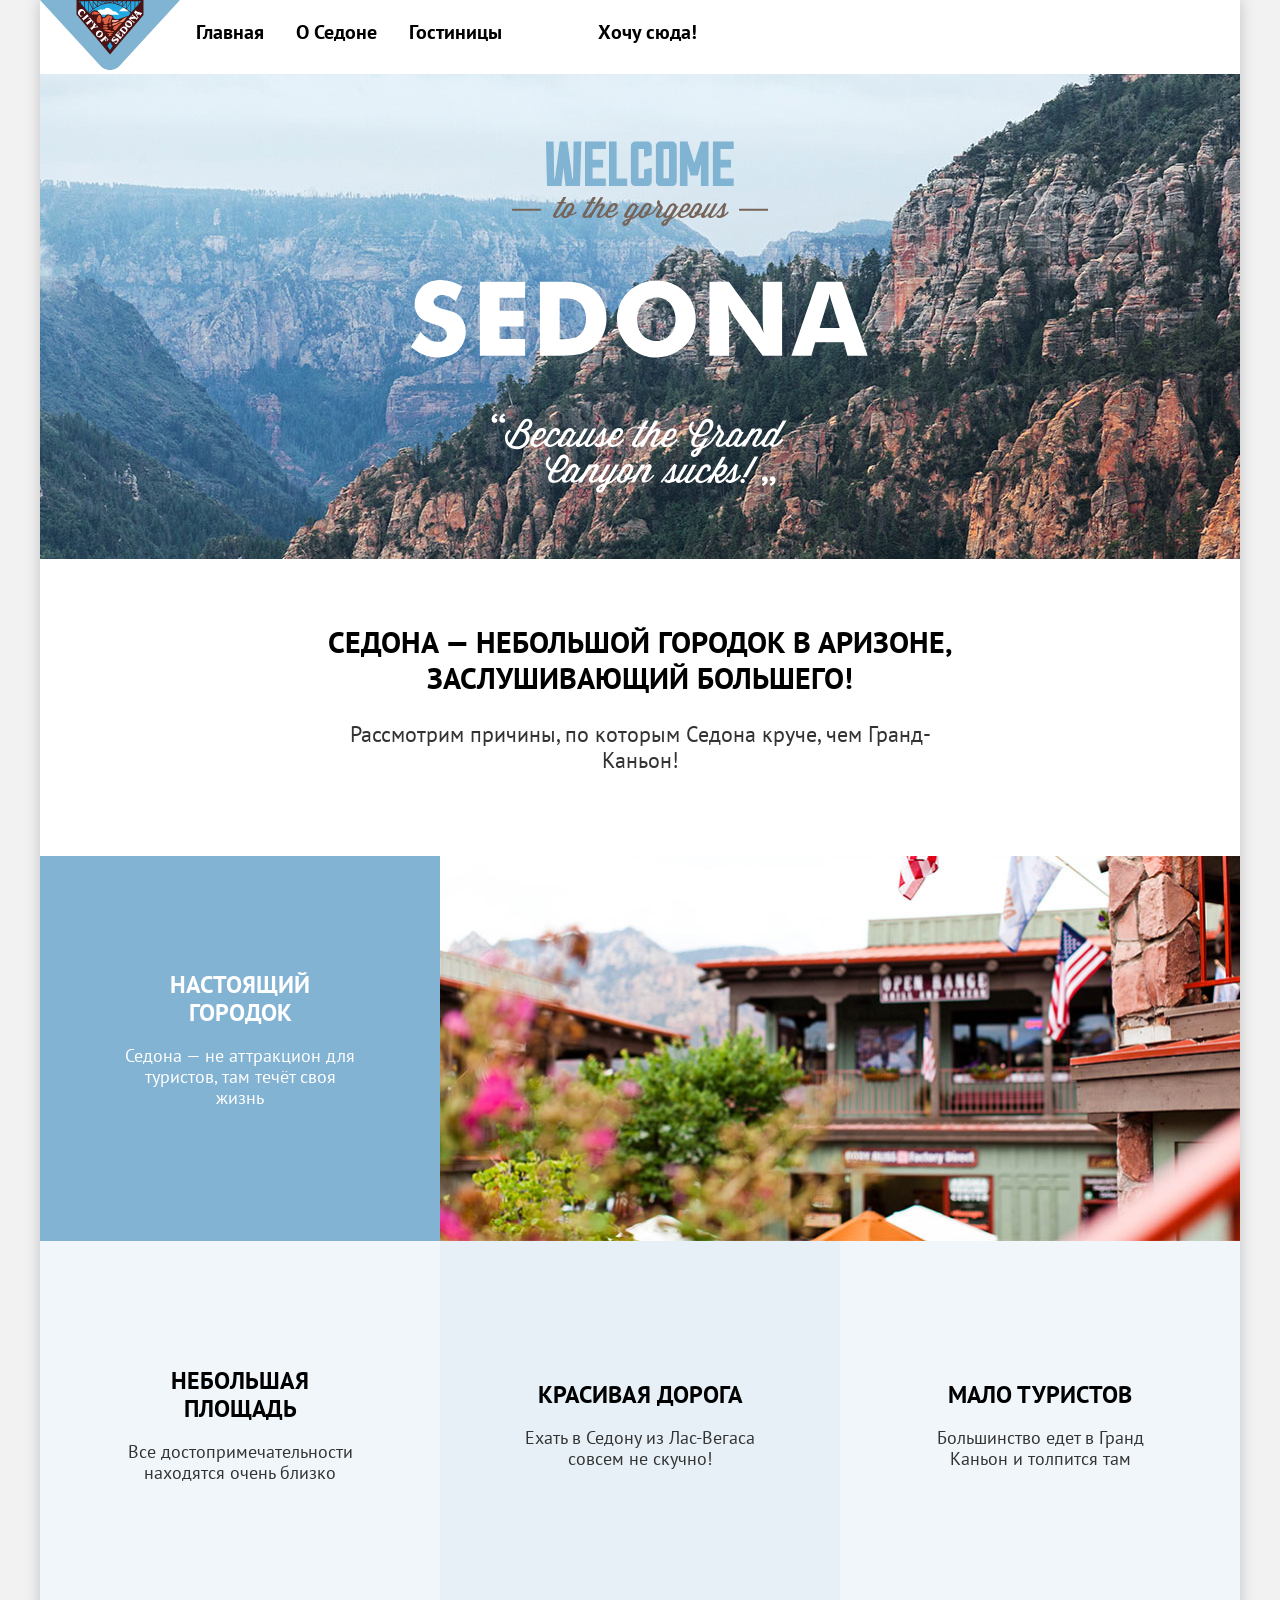
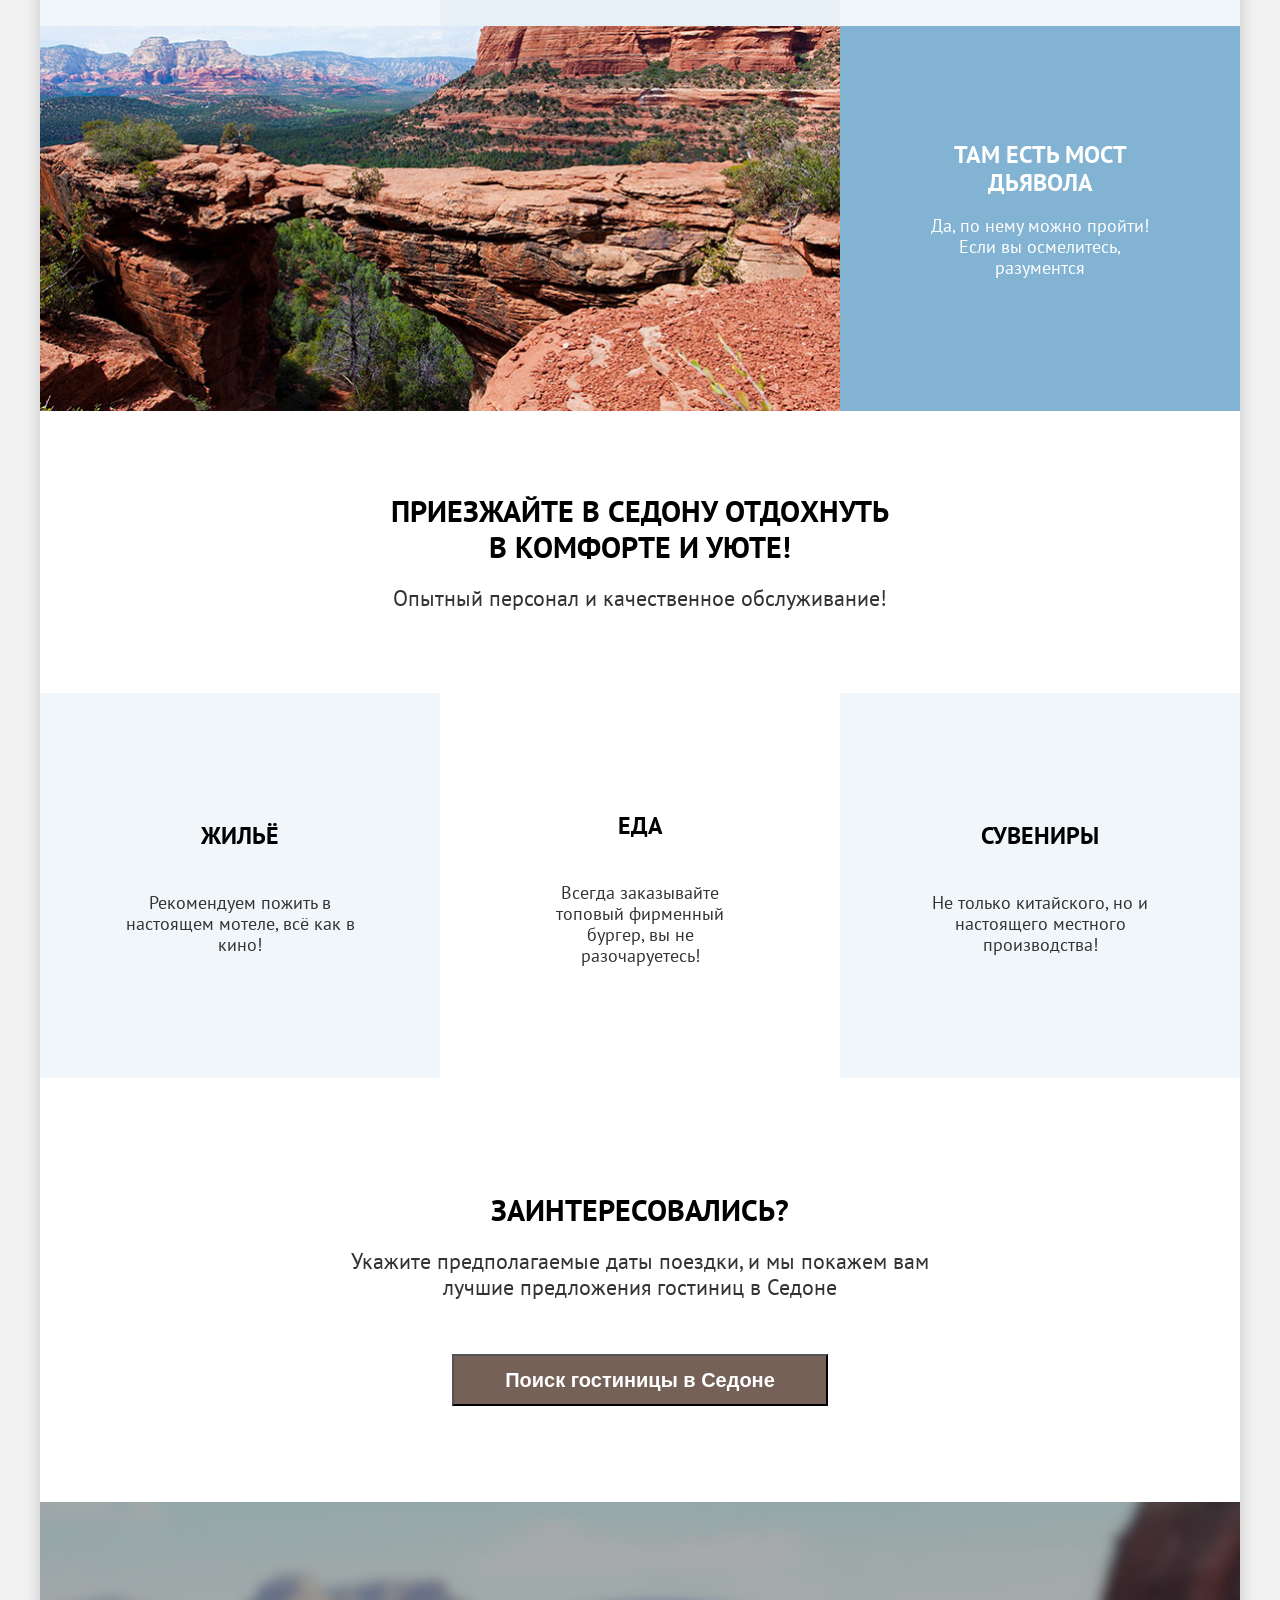
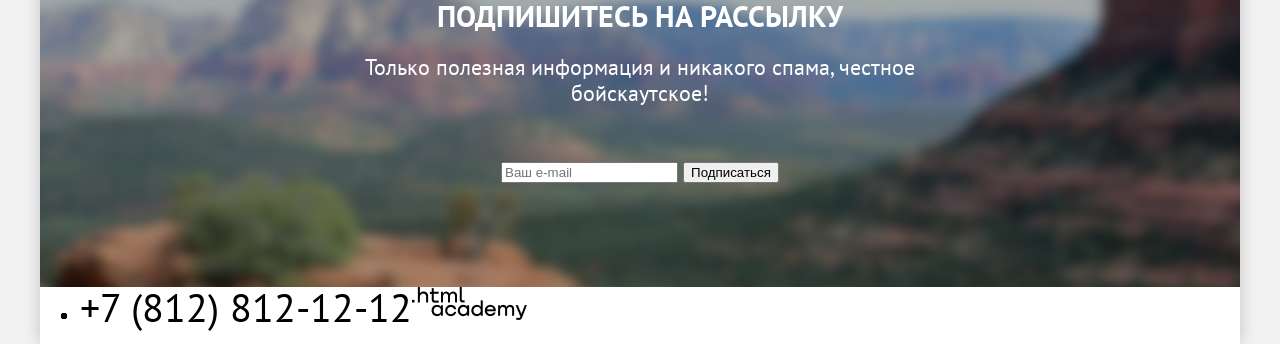
==== commit 2c493516: "Микросетки на флексах для всех страниц" ====
--- a/index.html
+++ b/index.html
@@ -1,146 +1,154 @@
 <!DOCTYPE html>
 <html lang="ru">
+
   <head>
     <meta charset="utf-8">
     <link rel="stylesheet" href="styles/styles.css">
     <title>HTML Academy: Седона</title>
   </head>
+
   <body>
     <div class="site-wrapper">
       <header class="page-header">
-          <a href="index.html">
-          <img src="images/logo.svg" width="140" height="70" alt="logo City of Sedona">
-        </a>
         <nav class="navigation">
+          <a class="nav-link-logo" href="index.html">
+            <img src="images/logo.svg" width="140" height="70" alt="logo City of Sedona">
+          </a>
           <ul class="navigation-list">
             <li class="navigation-item"><a class="navigation-link" href="index.html">Главная</a></li>
             <li class="navigation-item"><a class="navigation-link" href="#">О Седоне</a></li>
             <li class="navigation-item"><a class="navigation-link" href="catalog.html">Гостиницы</a></li>
           </ul>
+          <ul class="navigation-list navigation-user">
+            <li class="navigation-item">
+              <a class="navigation-link" href="#">
+                <span class="visually-hidden">Поиск</span>
+              </a>
+            </li>
+            <li class="navigation-item">
+              <a class="navigation-link" href="#">
+                <span class="visually-hidden">Избранное</span>
+              </a>
+            </li>
+            <li class="navigation-item">
+              <a class="navigation-link" href="#">Хочу сюда!</a>
+            </li>
+          </ul>
         </nav>
-        <ul class="navigation-list navigation-user">
-          <li class="navigation-item">
-            <a class="navigation-link" href="#">
-              <span class="visually-hidden">Поиск</span>
+      </header>
+
+      <main class="page-main">
+        <h1 class="visually-hidden">Почему Седона это сакс</h1>
+        <section class="index-header">
+          <h2 class="visually-hidden">Седона</h2>
+          <img class="index-header-img" src="images/welcome.svg" width="458" height="352"
+            alt="Welcome to the gargeous. Sedona. Because the Grand Canyon sucks!">
+        </section>
+
+        <section class="reasons">
+          <div class="reasons-intro">
+            <h2 class="reasons-title">Седона — небольшой городок в Аризоне, заслушивающий большего!</h2>
+            <p class="reasons-text">Рассмотрим причины, по которым Седона круче, чем Гранд-Каньон!</p>
+          </div>
+          <ul class="reasons-list">
+            <li class="reasons-item reasons-item-wide">
+              <div class="reasons-item-textblock">
+                <h3 class="reasons-item-title">Настоящий городок</h3>
+                <p class="reasons-item-text">Седона — не аттракцион для туристов, там течёт своя жизнь</p>
+              </div>
+              <img class="reasons-item-img" src="images/photo-1.jpg" width="800" height="385" alt="Фотография города">
+            </li>
+            <li class="reasons-item reasons-item-nowide">
+              <div class="reasons-item-textblock">
+                <h3 class="reasons-item-title">Небольшая площадь</h3>
+                <p class="reasons-item-text">Все достопримечательности находятся очень близко</p>
+              </div>
+            </li>
+            <li class="reasons-item reasons-item-nowide reasons-item-contrast">
+              <div class="reasons-item-textblock">
+                <h3 class="reasons-item-title">Красивая дорога</h3>
+                <p class="reasons-item-text">Ехать в Седону из Лас-Вегаса совсем не скучно!</p>
+              </div>
+            </li>
+            <li class="reasons-item reasons-item-nowide">
+              <div class="reasons-item-textblock">
+                <h3 class="reasons-item-title">Мало туристов</h3>
+                <p class="reasons-item-text">Большинство едет в Гранд Каньон и толпится там</p>
+              </div>
+            </li>
+            <li class="reasons-item reasons-item-wide-revers">
+              <div class="reasons-item-textblock">
+                <h3 class="reasons-item-title">Там есть мост дьявола</h3>
+                <p class="reasons-item-text">Да, по нему можно пройти! Если вы осмелитесь, разументся</p>
+              </div>
+
+              <img class="reasons-item-img" src="images/photo-2.jpg" width="800" height="385" alt="Фотография каньона">
+            </li>
+          </ul>
+        </section>
+
+        <section class="service">
+          <div class="service-intro">
+            <h2 class="service-title">Приезжайте в Седону отдохнуть в комфорте и уюте!</h2>
+            <p class="service-text">Опытный персонал и качественное обслуживание!</p>
+          </div>
+          <ul class="service-list">
+            <li class="service-item">
+              <h3 class="service-item-title">Жильё</h3>
+              <p class="service-item-text">Рекомендуем пожить в настоящем мотеле, всё как в кино!</p>
+            </li>
+            <li class="service-item">
+              <h3 class="service-item-title">Еда</h3>
+              <p class="service-item-text">Всегда заказывайте топовый фирменный бургер, вы не разочаруетесь!</p>
+            </li>
+            <li class="service-item">
+              <h3 class="service-item-title">Сувениры</h3>
+              <p class="service-item-text">Не только китайского, но и настоящего местного производства!</p>
+            </li>
+          </ul>
+        </section>
+
+        <section class="booking">
+          <h2 class="booking-title">Заинтересовались?</h2>
+          <p class="booking-text">Укажите предполагаемые даты поездки, и мы покажем вам лучшие предложения гостиниц в
+            Седоне</p>
+          <button class="button-search" type="button">Поиск гостиницы в Седоне</button>
+        </section>
+
+        <section class="subscribe index">
+          <h2 class="subscribe-title index">Подпишитесь на рассылку</h2>
+          <p class="subscribe-text index">Только полезная информация и никакого спама, честное бойскаутское!</p>
+          <form class="subscribe-form" action="https://echo.htmlacademy.ru/" method="post">
+            <input class="subscribe-input" type="email" name="email" id="email" placeholder="Ваш e-mail" required>
+            <button class="subscribe-button" type="submit">Подписаться</button>
+          </form>
+        </section>
+      </main>
+
+      <footer class="page-footer">
+        <ul class="social-list">
+          <li class="social-item">
+            <a href="https://vk.com/htmlacademy">
+              <span class="visually-hidden">Логотип Вконтакте</span>
             </a>
           </li>
-          <li class="navigation-item">
-            <a class="navigation-link" href="#">
-              <span class="visually-hidden">Избранное</span>
+          <li class="social-item">
+            <a href="https://t.me/htmlacademy">
+              <span class="visually-hidden">Логотип Телеграмм</span>
             </a>
           </li>
-          <li class="navigation-item">
-            <a class="navigation-link" href="#">Хочу сюда!</a>
+          <li class="social-item">
+            <a href="https://www.youtube.com/user/htmlacademyru">
+              <span class="visually-hidden">Логотип Ютуб</span>
+            </a>
           </li>
         </ul>
-    </header>
-
-    <main class="page-main">
-      <h1 class="visually-hidden">Почему Седона это сакс</h1>
-      <section class="index-header">
-        <h2 class="visually-hidden">Седона</h2>
-        <img class="index-header-img" src="images/welcome.svg" width="458" height="352" alt="Welcome to the gargeous. Sedona. Because the Grand Canyon sucks!">
-      </section>
-
-      <section class="reasons">
-        <h2 class="reasons-title">Седона — небольшой городок в Аризоне, заслушивающий большего!</h2>
-        <p class="reasons-text">Рассмотрим причины, по которым Седона круче, чем Гранд-Каньон!</p>
-        <ul class="reasons-list">
-          <li class="reasons-item reasons-item-wide">
-            <div class="reasons-item-textblock">
-              <h3 class="reasons-item-title">Настоящий городок</h3>
-              <p class="reasons-item-text">Седона — не аттракцион для туристов, там течёт своя жизнь</p>
-            </div>
-           <img class="reasons-item-img" src="images/photo-1.jpg" width="800" height="385" alt="Фотография города">
-          </li>
-          <li class="reasons-item reasons-item-nowide">
-            <div class="reasons-item-textblock">
-              <h3 class="reasons-item-title">Небольшая площадь</h3>
-              <p class="reasons-item-text">Все достопримечательности находятся очень близко</p>
-          </div>
-          </li>
-          <li class="reasons-item reasons-item-nowide reasons-item-contrast">
-            <div class="reasons-item-textblock">
-              <h3 class="reasons-item-title">Красивая дорога</h3>
-              <p class="reasons-item-text">Ехать в Седону из Лас-Вегаса совсем не скучно!</p>
-            </div>
-          </li>
-          <li class="reasons-item reasons-item-nowide">
-            <div class="reasons-item-textblock">
-              <h3 class="reasons-item-title">Мало туристов</h3>
-              <p class="reasons-item-text">Большинство едет в Гранд Каньон и толпится там</p>
-            </div>
-          </li>
-          <li class="reasons-item reasons-item-wide-revers">
-            <div class="reasons-item-textblock">
-              <h3 class="reasons-item-title">Там есть мост дьявола</h3>
-              <p class="reasons-item-text">Да, по нему можно пройти! Если вы осмелитесь, разументся</p>
-            </div>
-
-            <img class="reasons-item-img" src="images/photo-2.jpg" width="800" height="385" alt="Фотография каньона">
-            </li>
-        </ul>
-      </section>
-
-      <section class="service">
-        <h2 class="service-title">Приезжайте в Седону отдохнуть в комфорте и уюте!</h2>
-        <p class="service-text">Опытный персонал и качественное обслуживание!</p>
-        <ul class="service-list">
-          <li class="service-item">
-            <h3 class="service-item-title">Жильё</h3>
-            <p class="service-item-text">Рекомендуем пожить в настоящем мотеле, всё как в кино!</p>
-          </li>
-          <li class="service-item">
-            <h3 class="service-item-title">Еда</h3>
-            <p class="service-item-text">Всегда заказывайте топовый фирменный бургер, вы не разочаруетесь!</p>
-          </li>
-          <li class="service-item">
-            <h3 class="service-item-title">Сувениры</h3>
-            <p class="service-item-text">Не только китайского, но и настоящего местного производства!</p>
-          </li>
-        </ul>
-      </section>
-
-      <section class="booking">
-        <h2 class="booking-title">Заинтересовались?</h2>
-        <p class="booking-text">Укажите предполагаемые даты поездки, и мы покажем вам лучшие предложения гостиниц в
-          Седоне</p>
-        <button class="button-search" type="button">Поиск гостиницы в Седоне</button>
-      </section>
-
-      <section class="subscribe index">
-        <h2 class="subscribe-title index">Подпишитесь на рассылку</h2>
-        <p class="subscribe-text index">Только полезная информация и никакого спама, честное бойскаутское!</p>
-        <form class="subscribe-form" action="https://echo.htmlacademy.ru/" method="post">
-          <input class="subscribe-input" type="email" name="email" id="email" placeholder="Ваш e-mail" required>
-          <button class="subscribe-button" type="submit">Подписаться</button>
-        </form>
-      </section>
-    </main>
-
-    <footer class="page-footer">
-      <ul class="social-list">
-        <li class="social-item">
-          <a href="https://vk.com/htmlacademy">
-            <span class="visually-hidden">Логотип Вконтакте</span>
-          </a>
-        </li>
-        <li class="social-item">
-          <a href="https://t.me/htmlacademy">
-            <span class="visually-hidden">Логотип Телеграмм</span>
-          </a>
-        </li>
-        <li class="social-item">
-          <a href="https://www.youtube.com/user/htmlacademyru">
-            <span class="visually-hidden">Логотип Ютуб</span>
-          </a>
-        </li>
-      </ul>
-      <a class="phone-number" href="tel:+78128121212">+7 (812) 812-12-12</a>
-      <a href="https://htmlacademy.ru/intensive/htmlcss">
-        <img src="./images/logo_htmlacademy.png" alt="Иконка HTML Академии">
-      </a>
-    </footer>
+        <a class="phone-number" href="tel:+78128121212">+7 (812) 812-12-12</a>
+        <a href="https://htmlacademy.ru/intensive/htmlcss">
+          <img src="./images/logo_htmlacademy.png" alt="Иконка HTML Академии">
+        </a>
+      </footer>
     </div>
   </body>
+
 </html>
--- a/styles/styles.css
+++ b/styles/styles.css
@@ -24,9 +24,7 @@
 }
 
 body {
-  display: flex;
-  flex-direction: column;
-  min-height: 100%;
+  height: 100%;
   font-family: "PT Sans", sans-serif;
   font-size: 18px;
   line-height: 21px;
@@ -57,16 +55,25 @@
 
 .navigation-list {
   display: flex;
+  flex-wrap: wrap;
+  padding: 0;
+  margin: 0;
   list-style-type: none;
 }
 
 .navigation-link {
+  display: block;
+  padding: 20px 16px;
   font-size: 20px;
   font-weight: 700;
   line-height: 24px;
   color: #000000;
   text-decoration: none;
 }
+
+/* .nav-link-logo {
+  position: absolute;
+} */
 
 .page-main {
   flex-grow: 1;
@@ -89,6 +96,11 @@
   margin-right: auto;
 }
 
+.reasons-intro {
+  margin: 0;
+  padding: 65px 274px;
+}
+
 .reasons-list {
   display: flex;
   flex-wrap: wrap;
@@ -96,6 +108,8 @@
 }
 
 .reasons-title {
+  margin: 0;
+  margin-bottom: 25px;
   font-size: 30px;
   line-height: 36px;
   font-weight: 700;
@@ -105,6 +119,7 @@
 }
 
 .reasons-text {
+  margin: 0;
   font-size: 22px;
   line-height: 26px;
   font-weight: 400;
@@ -115,7 +130,7 @@
 .reasons-item {
   display: flex;
   flex-direction: row;
-  height: 385px;
+  min-height: 385px;
   width: 400px;
   list-style-type: none;
   background-color: rgba(131, 179, 211, 0.122);
@@ -156,6 +171,10 @@
   color: #ffffff;
 }
 
+.reasons-item.reasons-item-wide-revers p {
+  color: #ffffff;
+}
+
 .reasons-item-title {
   margin: 0;
   font-size: 24px;
@@ -175,22 +194,24 @@
 }
 
 .service {
-  display: flex;
-  flex-direction: column;
-  align-items: center;
-  justify-content: center;
+  text-align: center;
+}
+
+.service-intro {
+  padding: 64px 347px;
 }
 
 .service-title {
-  padding: 0 347px;
+  margin: 0;
+  margin-bottom: 20px;
   font-size: 30px;
   line-height: 36px;
   font-weight: 700;
-  text-align: center;
   text-transform: uppercase;
 }
 
 .service-text {
+  margin: 0;
   color: #333333;
   font-size: 22px;
   line-height: 26px;
@@ -200,6 +221,7 @@
 
 .service-list {
   display: flex;
+  flex-wrap: wrap;
   list-style-type: none;
   min-height: 385px;
   justify-content: center;
@@ -222,7 +244,6 @@
   align-items: center;
   flex-wrap: wrap;
   max-width: 400px;
-  padding: 0 85px;
 }
 
 .service-item-title {
@@ -234,19 +255,19 @@
 }
 
 .service-item-text {
+  padding: 0 85px;
   color: #333333;
   text-align: center;
 }
 
 .booking {
-  display: flex;
   padding: 96px 304px;
-  flex-direction: column;
-  align-items: center;
-  justify-content: center;
+  text-align: center;
 }
 
 .booking-title {
+  margin: 0;
+  margin-bottom: 20px;
   font-size: 30px;
   line-height: 36px;
   font-weight: 700;
@@ -254,19 +275,17 @@
 }
 
 .booking-text {
+  margin: 0;
+  margin-bottom: 54px;
   color: #333333;
   font-size: 22px;
   line-height: 26px;
-  text-align: center;
 }
 
 .subscribe {
-  display: flex;
-  flex-direction: column;
-  align-items: center;
-  justify-content: center;
+  padding: 96px 258px 104px;
   background-color: #197ad4;
-  min-height: 414px;
+  text-align: center;
 }
 
 .subscribe.index {
@@ -276,10 +295,11 @@
 }
 
 .subscribe-title {
+  margin: 0;
+  margin-bottom: 20px;
   font-size: 30px;
   line-height: 36px;
   font-weight: 700;
-  text-align: center;
   text-transform: uppercase;
 }
 
@@ -288,11 +308,12 @@
 }
 
 .subscribe-text {
+  margin: 0;
+  margin-bottom: 54px;
   color: #333333;
   font-size: 22px;
   line-height: 26px;
   font-weight: 400;
-  text-align: center;
 }
 
 .subscribe-text.index {
@@ -308,6 +329,8 @@
 }
 
 .catalog-header {
+  padding: 70px;
+  padding-top: 35px;
   background-color: rgb(103, 161, 184);
   background-image: url("../images/filter_background.jpg");
   background-size: 100% auto;
@@ -315,11 +338,20 @@
 }
 
 .catalog-header-title {
-  color: #ffffff;
+  margin: 0;
+  margin-bottom: 8px;
+  color: #ffffff;
+  font-size: 60px;
+  line-height: 78px;
+  font-weight: 700;
 }
 
 .breadcrumbs-list {
   display: flex;
+  flex-wrap: wrap;
+  padding: 0;
+  margin: 0;
+  margin-bottom: 40px;
   list-style-type: none;
 }
 
@@ -333,6 +365,7 @@
 
 .catalog-filter {
   display: flex;
+  flex-wrap: wrap;
 }
 
 .catalog-filter-title {
@@ -357,15 +390,33 @@
   font-weight: 400;
 }
 
+.searched-products {
+  padding: 50px 70px;
+  padding-bottom: 60px;
+}
+
 .searched-control-wrapper {
   display: flex;
+  flex-wrap: wrap;
+  align-items: center;
+  margin-bottom: 40px;
+}
+
+.select-control {
+  font-size: 18px;
+  line-height: 21px;
+  font-weight: 400;
+  padding: 14px 20px;
 }
 
 .searched-settings-list {
   display: flex;
+  flex-wrap: wrap;
+  list-style-type: none;
 }
 
 .searched-products-title {
+  margin: 0;
   font-size: 30px;
   line-height: 36px;
   font-weight: 700;
@@ -374,7 +425,19 @@
 .product-list {
   display: flex;
   flex-wrap: wrap;
-  list-style-type: none;
+  gap: 0 20px;
+  list-style-type: none;
+  padding: 0;
+  margin: 0;
+}
+
+.product-item {
+  width: 340px;
+  padding: 20px;
+  margin-bottom: 20px;
+  border: 1px solid #e5e5e5;
+  box-sizing: border-box;
+  border-radius: 4px;
 }
 
 .product-card-title {
@@ -407,9 +470,21 @@
 .pagination {
   display: flex;
   list-style-type: none;
+  margin: 0;
+  padding: 0;
+}
+
+.pagination-item:not(:last-child) {
+  margin-right: 8px;
 }
 
 .pagination-link {
+  display: block;
+  border-radius: 4px;
+  box-sizing: border-box;
+  width: 60px;
+  height: 60px;
+  padding: 11px 23px;
   font-size: 20px;
   line-height: 36px;
   color: #ffffff;
@@ -444,8 +519,10 @@
 
 .page-footer {
   display: flex;
+  flex-wrap: wrap;
 }
 
 .social-list {
   display: flex;
-}
+  flex-wrap: wrap;
+}
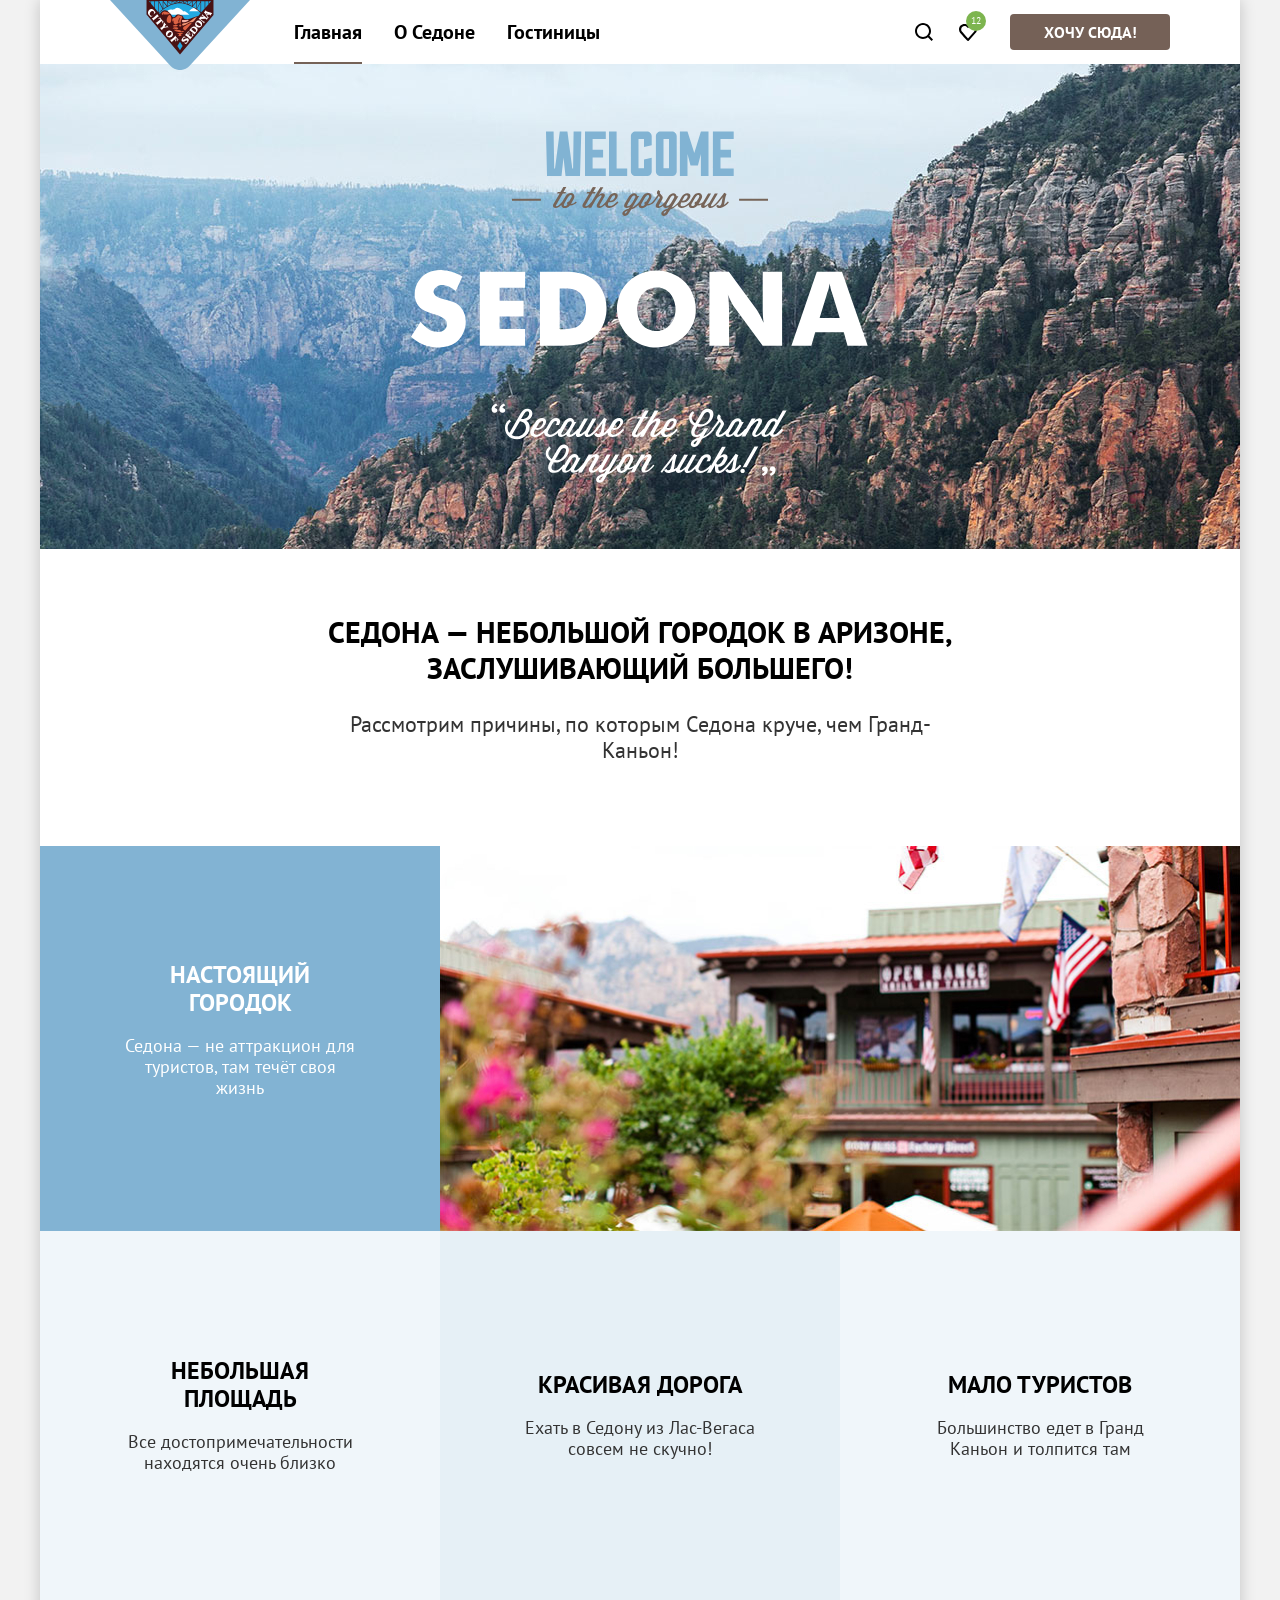
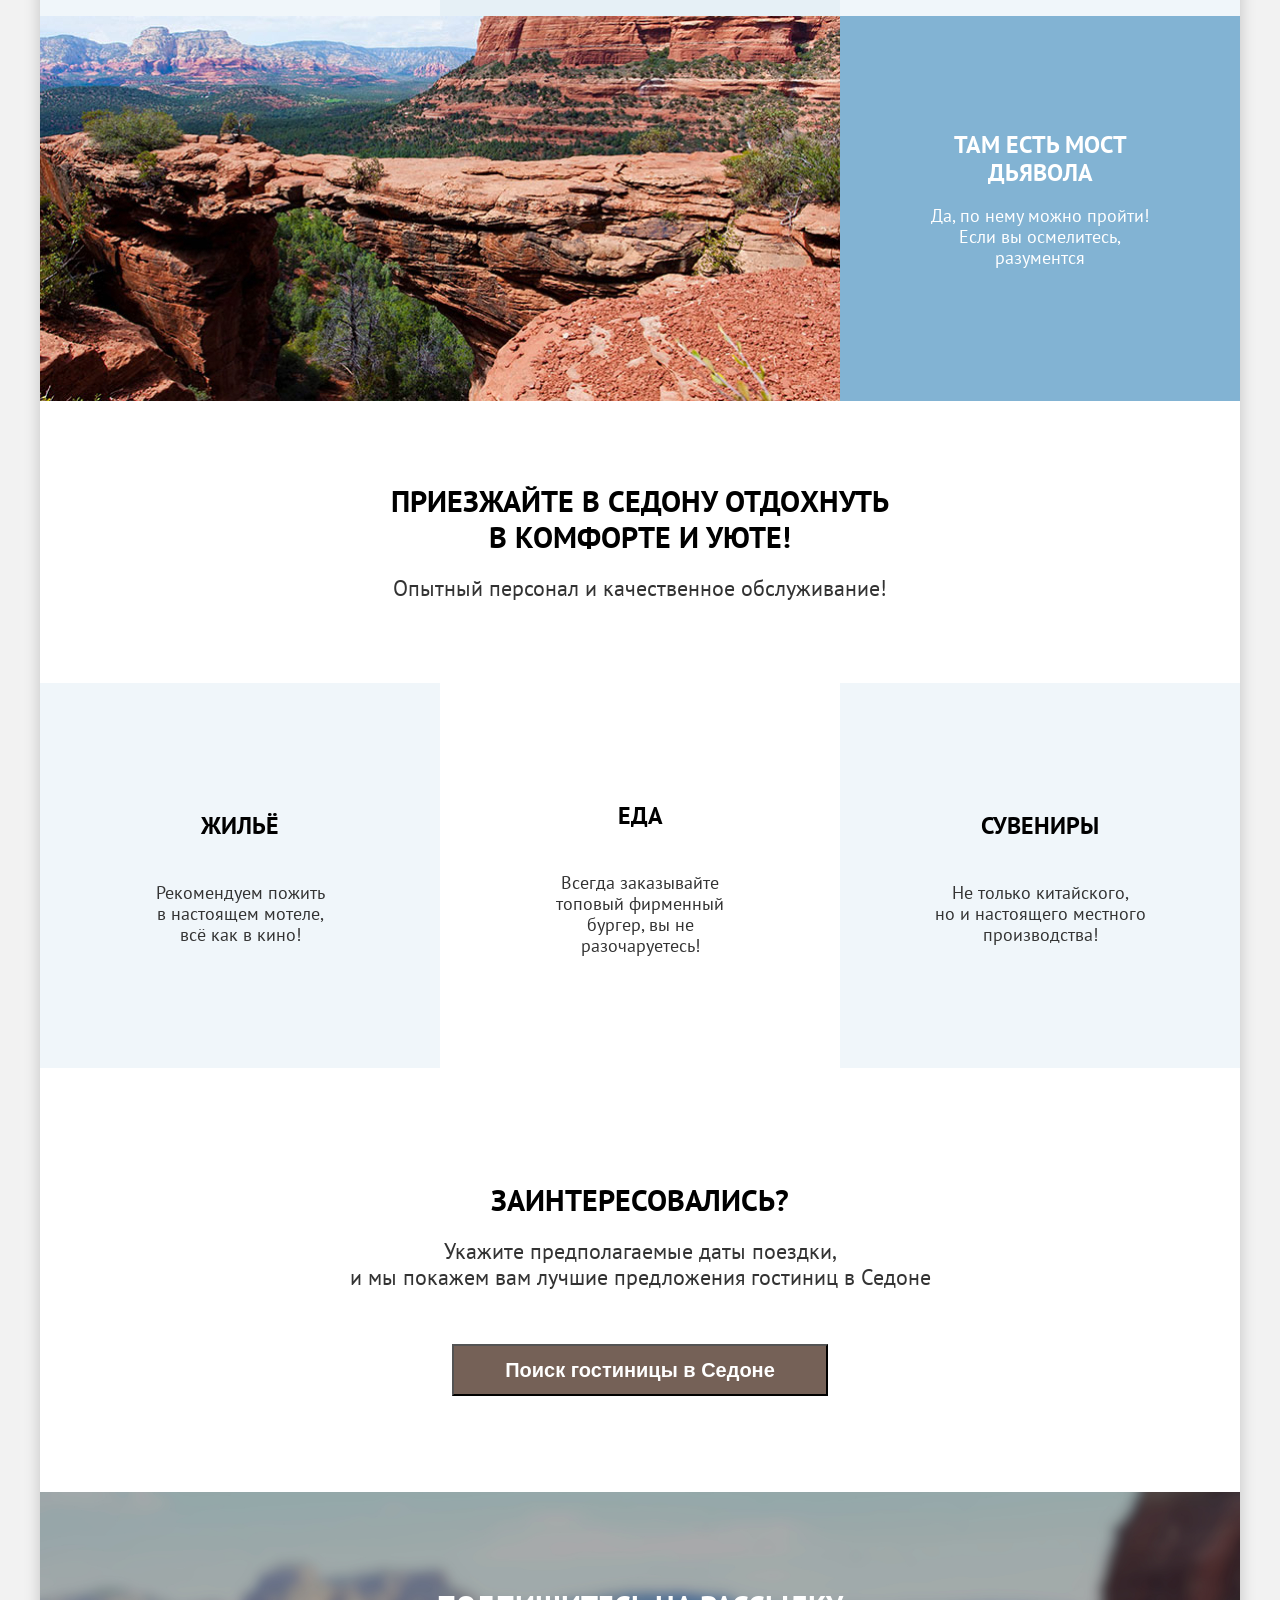
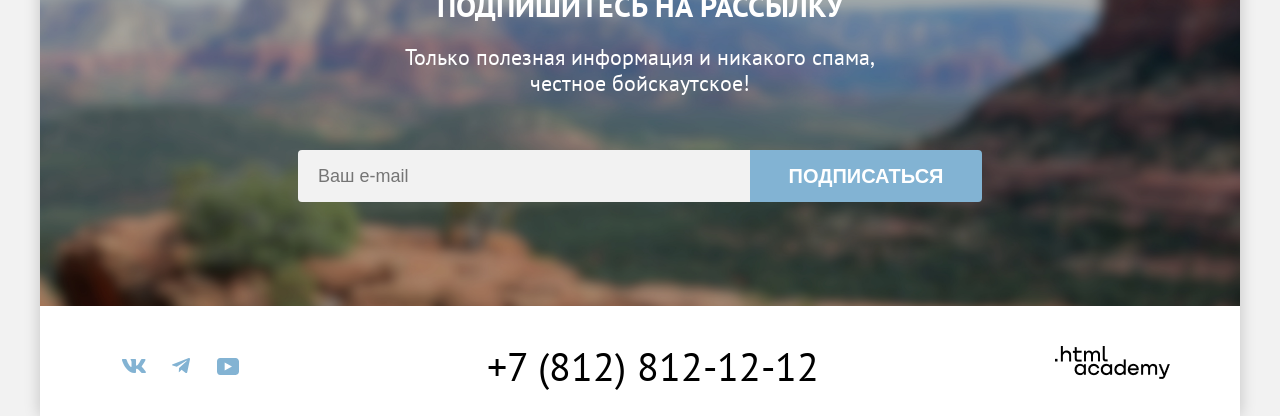
==== commit d7b73f8a: "7.24. Постройте мелкие сетки на гридах для подходящих компонентов" ====
--- a/index.html
+++ b/index.html
@@ -15,23 +15,30 @@
             <img src="images/logo.svg" width="140" height="70" alt="logo City of Sedona">
           </a>
           <ul class="navigation-list">
-            <li class="navigation-item"><a class="navigation-link" href="index.html">Главная</a></li>
-            <li class="navigation-item"><a class="navigation-link" href="#">О Седоне</a></li>
-            <li class="navigation-item"><a class="navigation-link" href="catalog.html">Гостиницы</a></li>
+            <li class="navigation-item">
+              <a class="navigation-link navigation-link-current" href="index.html">Главная</a>
+            </li>
+            <li class="navigation-item">
+              <a class="navigation-link" href="#">О Седоне</a>
+            </li>
+            <li class="navigation-item">
+              <a class="navigation-link" href="catalog.html">Гостиницы</a>
+            </li>
           </ul>
           <ul class="navigation-list navigation-user">
-            <li class="navigation-item">
-              <a class="navigation-link" href="#">
+            <li class="navigation-user-item">
+              <a class="navigation-user-link navigation-link-find" href="#">
                 <span class="visually-hidden">Поиск</span>
               </a>
             </li>
-            <li class="navigation-item">
-              <a class="navigation-link" href="#">
+            <li class="navigation-user-item">
+              <a class="navigation-user-link navigation-link-favourites" href="#">
                 <span class="visually-hidden">Избранное</span>
               </a>
+              <span class="favourite-count">12</span>
             </li>
-            <li class="navigation-item">
-              <a class="navigation-link" href="#">Хочу сюда!</a>
+            <li class="navigation-user-item navigation-user-item-spec">
+              <a class="navigation-link navigation-link-btn" href="#">Хочу сюда!</a>
             </li>
           </ul>
         </nav>
@@ -95,29 +102,30 @@
           <ul class="service-list">
             <li class="service-item">
               <h3 class="service-item-title">Жильё</h3>
-              <p class="service-item-text">Рекомендуем пожить в настоящем мотеле, всё как в кино!</p>
+              <p class="service-item-text">Рекомендуем пожить<br> в настоящем мотеле,<br> всё как в кино!</p>
             </li>
             <li class="service-item">
               <h3 class="service-item-title">Еда</h3>
-              <p class="service-item-text">Всегда заказывайте топовый фирменный бургер, вы не разочаруетесь!</p>
+              <p class="service-item-text">Всегда заказывайте<br> топовый фирменный бургер, вы не разочаруетесь!</p>
             </li>
             <li class="service-item">
               <h3 class="service-item-title">Сувениры</h3>
-              <p class="service-item-text">Не только китайского, но и настоящего местного производства!</p>
+              <p class="service-item-text">Не только китайского,<br> но и настоящего местного производства!</p>
             </li>
           </ul>
         </section>
 
         <section class="booking">
           <h2 class="booking-title">Заинтересовались?</h2>
-          <p class="booking-text">Укажите предполагаемые даты поездки, и мы покажем вам лучшие предложения гостиниц в
+          <p class="booking-text">Укажите предполагаемые даты поездки,<br> и мы покажем вам лучшие предложения гостиниц
+            в
             Седоне</p>
           <button class="button-search" type="button">Поиск гостиницы в Седоне</button>
         </section>
 
         <section class="subscribe index">
           <h2 class="subscribe-title index">Подпишитесь на рассылку</h2>
-          <p class="subscribe-text index">Только полезная информация и никакого спама, честное бойскаутское!</p>
+          <p class="subscribe-text index">Только полезная информация и никакого спама,<br> честное бойскаутское!</p>
           <form class="subscribe-form" action="https://echo.htmlacademy.ru/" method="post">
             <input class="subscribe-input" type="email" name="email" id="email" placeholder="Ваш e-mail" required>
             <button class="subscribe-button" type="submit">Подписаться</button>
@@ -128,17 +136,17 @@
       <footer class="page-footer">
         <ul class="social-list">
           <li class="social-item">
-            <a href="https://vk.com/htmlacademy">
+            <a class="social-link social-link-vk" href="https://vk.com/htmlacademy">
               <span class="visually-hidden">Логотип Вконтакте</span>
             </a>
           </li>
           <li class="social-item">
-            <a href="https://t.me/htmlacademy">
+            <a class="social-link social-link-tg" href="https://t.me/htmlacademy">
               <span class="visually-hidden">Логотип Телеграмм</span>
             </a>
           </li>
           <li class="social-item">
-            <a href="https://www.youtube.com/user/htmlacademyru">
+            <a class="social-link social-link-youtube" href="https://www.youtube.com/user/htmlacademyru">
               <span class="visually-hidden">Логотип Ютуб</span>
             </a>
           </li>
--- a/styles/styles.css
+++ b/styles/styles.css
@@ -1,5 +1,5 @@
 @font-face {
-  font-family: "PT Sans";
+  font-family: 'PT Sans';
   font-style: normal;
   font-weight: 400;
   src: url("../fonts/ptsans-400.woff2") format("woff2");
@@ -7,7 +7,7 @@
 }
 
 @font-face {
-  font-family: "PT Sans";
+  font-family: 'PT Sans';
   font-style: normal;
   font-weight: 700;
   src: url("../fonts/ptsans-700.woff2") format("woff2");
@@ -47,18 +47,49 @@
 
 .page-header {
   display: flex;
+  padding: 0 70px;
 }
 
 .navigation {
   display: flex;
+  width: 100%;
+  padding-left: 168px;
+  position: relative;
 }
 
 .navigation-list {
   display: flex;
   flex-wrap: wrap;
+  max-width: 339px;
   padding: 0;
   margin: 0;
   list-style-type: none;
+}
+
+.navigation-user-item {
+  position: relative;
+  box-sizing: border-box;
+  min-width: 44px;
+  min-height: 64px;
+}
+
+.navigation-user-item-spec {
+  padding-top: 14px;
+}
+
+.navigation-user-item:nth-last-child(2) {
+  margin-right: 20px;
+}
+
+.navigation-user-link {
+  display: block;
+  min-width: 44px;
+  min-height: 64px;
+}
+
+.navigation-user {
+  max-width: 312px;
+  margin-left: auto;
 }
 
 .navigation-link {
@@ -71,9 +102,71 @@
   text-decoration: none;
 }
 
-/* .nav-link-logo {
+.navigation-link-current {
+  position: relative;
+}
+
+.navigation-link-current::after {
+  content: "";
   position: absolute;
-} */
+  left: 16px;
+  right: 16px;
+  height: 2px;
+  bottom: 0;
+  background-color: #756257;
+}
+
+.navigation-link-find {
+  background-image: url(../images/icons/find.svg);
+  background-size: 18px;
+  background-repeat: no-repeat;
+  background-position: center;
+}
+
+.navigation-link-favourites {
+  background-image: url(../images/icons/favorites.svg);
+  background-size: 18px;
+  background-repeat: no-repeat;
+  background-position: center;
+}
+
+.favourite-count {
+  display: block;
+  font-size: 10px;
+  line-height: 10px;
+  font-weight: 400;
+  text-align: center;
+  align-content: center;
+  color: #ffffff;
+  position: absolute;
+  left: 20px;
+  top: 11px;
+  width: 20px;
+  height: 20px;
+  background-color: #7db54f;
+  border-radius: 10px;
+}
+
+.navigation-link-btn {
+  box-sizing: border-box;
+  padding: 8px 24px;
+  font-size: 16px;
+  line-height: 20px;
+  text-transform: uppercase;
+  text-decoration: none;
+  font-weight: 700;
+  min-width: 160px;
+  min-height: 36px;
+  background-color: #756157;
+  color: #ffffff;
+  border-radius: 4px;
+  text-align: center;
+}
+
+.nav-link-logo {
+  position: absolute;
+  left: 0;
+}
 
 .page-main {
   flex-grow: 1;
@@ -240,6 +333,7 @@
 .service-item {
   display: flex;
   flex-direction: column;
+  flex-grow: 1;
   justify-content: center;
   align-items: center;
   flex-wrap: wrap;
@@ -318,6 +412,37 @@
 
 .subscribe-text.index {
   color: #ffffff;
+}
+
+.subscribe-form {
+  display: flex;
+  overflow-wrap: anywhere;
+}
+
+.subscribe-input {
+  padding: 14px 20px;
+  background-color: #f2f2f2;
+  border: none;
+  border-radius: 4px 0 0 4px;
+  flex-grow: 1;
+  font-size: 18px;
+  line-height: 24px;
+  font-weight: 400;
+  color: #000000;
+}
+
+.subscribe-button {
+  padding: 8px 0;
+  width: 232px;
+  background-color: #82b3d3;
+  border: none;
+  font-size: 20px;
+  border-radius: 0 4px 4px 0;
+  line-height: 36px;
+  font-weight: 700;
+  color: #ffffff;
+  text-transform: uppercase;
+  box-sizing: border-box;
 }
 
 .phone-number {
@@ -333,7 +458,7 @@
   padding-top: 35px;
   background-color: rgb(103, 161, 184);
   background-image: url("../images/filter_background.jpg");
-  background-size: 100% auto;
+  background-size: auto 100%;
   background-repeat: no-repeat;
 }
 
@@ -355,7 +480,27 @@
   list-style-type: none;
 }
 
+.breadcrumbs-item {
+  position: relative;
+}
+
+.breadcrumbs-item:not(:last-child) {
+  margin-right: 28px;
+}
+
+.breadcrumbs-item:not(:last-child)::after {
+  position: absolute;
+  content: "";
+  background-image: url("../images/icons/breadcrumbs-arrow.svg");
+  background-repeat: no-repeat;
+  width: 7px;
+  height: 10px;
+  left: 23px;
+  top: 6px;
+}
+
 .breadcrumbs-link {
+  display: block;
   font-size: 16px;
   line-height: 21px;
   font-weight: 400;
@@ -363,31 +508,238 @@
   text-decoration: none;
 }
 
+.breadcrumbs-link-home {
+  background-image: url("../images/icons/breadcrumbs-home.svg");
+  background-repeat: no-repeat;
+  background-position: center;
+  min-width: 12px;
+  min-height: 21px;
+}
+
 .catalog-filter {
   display: flex;
   flex-wrap: wrap;
 }
 
 .catalog-filter-title {
+  padding: 0;
+  margin-bottom: 32px;
   color: #ffffff;
   font-size: 20px;
   line-height: 24px;
   font-weight: 700;
 }
 
+.catalog-filter-buttons {
+  display: flex;
+  flex-direction: column;
+  gap: 32px;
+  padding-top: 56px;
+}
+
+.catalog-filter-button {
+  font-family: 'PT Sans';
+  display: block;
+  padding: 8px 50px;
+  font-size: 16px;
+  line-height: 20px;
+  font-weight: 700;
+  text-transform: uppercase;
+  color: #ffffff;
+  background-color: #82b3d3;
+  border: none;
+  border-radius: 4px;
+  cursor: pointer;
+  width: 191px;
+  height: 36px;
+}
+
+.catalog-filter-button-reset {
+  font-family: 'PT Sans';
+  display: block;
+  background: none;
+  border: none;
+  font-size: 16px;
+  line-height: 20px;
+  font-weight: 700;
+  text-transform: uppercase;
+  color: #ffffff;
+  cursor: pointer;
+  width: 191px;
+  height: 36px;
+  margin: 0;
+  padding: 0;
+}
+
 .catalog-filter-list {
+  padding: 0;
+  margin: 0;
+  width: 150px;
   list-style-type: none;
 }
 
+.catalog-filter-item:not(:last-child) {
+  margin-bottom: 16px;
+}
+
 .catalog-filter-group {
+  width: 150px;
   list-style-type: none;
+  border: none;
+  margin: 0;
+  padding: 0;
+}
+
+.filter-infrastructure {
+  margin-right: 70px;
+}
+
+.filter-hotel-type {
+  margin-right: 140px;
+}
+
+.filter-price {
+  margin-right: 70px;
+}
+
+.filter-price-inputs {
+  display: flex;
+  position: relative;
+  margin-bottom: 40px;
+  width: 288px;
+  gap: 2px;
+}
+
+.price-field {
+  font-family: 'PT Sans';
+  appearance: none;
+  background-color: #f2f2f2;
+  color: #000000;
+  border: none;
+  font-size: 18px;
+  line-height: 24px;
+  font-weight: 700;
+  width: 100%;
+  min-width: 0;
+  box-sizing: border-box;
+  padding: 12px 20px;
+}
+
+.price-field-from {
+  border-radius: 4px 0 0 4px;
+}
+
+.price-field-to {
+  border-radius: 0 4px 4px 0;
+}
+
+.price-text-from {
+  display: block;
+  position: absolute;
+  left: 106px;
+  top: 12px;
+  font-size: 18px;
+  line-height: 24px;
+  font-weight: 400;
+  color: #808080;
+}
+
+.price-text-to {
+  display: block;
+  position: absolute;
+  left: 248px;
+  top: 12px;
+  font-size: 18px;
+  line-height: 24px;
+  font-weight: 400;
+  color: #808080;
+}
+
+.price-range-line {
+  width: 287px;
+  height: 4px;
+  background-color: rgba(255, 255, 255, 0.3);
+}
+
+.range-handlers-bar {
+  display: flex;
+  position: relative;
+  width: 226px;
+  height: 4px;
+  background-color: #ffffff;
+}
+
+.range-handler {
+  position: absolute;
+  border: none;
+  width: 20px;
+  height: 20px;
+  border-radius: 5px;
+  cursor: pointer;
+}
+
+.range-handler-from {
+  top: -8px;
+}
+
+.range-handler-to {
+  top: -8px;
+  left: 206px;
 }
 
 .control-label {
+  display: flex;
+  align-items: center;
+  gap: 16px;
+  cursor: pointer;
   color: #ffffff;
   font-size: 18px;
   line-height: 23px;
   font-weight: 400;
+}
+
+.control-input-checkbox {
+  appearance: none;
+  width: 20px;
+  height: 20px;
+  background-image: url("../images/icons/checkbox.svg");
+  margin: 0;
+  cursor: pointer;
+}
+
+.control-input-checkbox:checked {
+  background-image: url("../images/icons/checkbox-checked.svg");
+}
+
+.control-input-radio {
+  appearance: none;
+  width: 20px;
+  height: 20px;
+  background-image: url("../images/icons/radio.svg");
+  margin: 0;
+  cursor: pointer;
+}
+
+.control-input-radio:checked {
+  background-image: url("../images/icons/radio-checked.svg");
+}
+
+.sort {
+  display: block;
+  height: 48px;
+  width: 48px;
+}
+
+.sort-grid {
+  background-image: url(../images/icons/sort-grid.svg);
+}
+
+.sort-description {
+  background-image: url(../images/icons/sort-description.svg);
+}
+
+.sort-list {
+  background-image: url(../images/icons/sort-list.svg);
 }
 
 .searched-products {
@@ -403,23 +755,38 @@
 }
 
 .select-control {
+  font-family: 'PT Sans';
+  background-image: url("../images/icons/select-arrow.svg");
+  background-repeat: no-repeat;
+  background-position: calc(100% - 20px) center;
+  appearance: none;
+  width: 292px;
+  border: 2px solid #e5e5e5;
+  border-radius: 4px;
+  padding: 14px 20px;
+  margin-right: 70px;
   font-size: 18px;
   line-height: 21px;
   font-weight: 400;
-  padding: 14px 20px;
 }
 
 .searched-settings-list {
   display: flex;
+  max-width: 160px;
+  padding: 0;
+  margin: 0;
   flex-wrap: wrap;
   list-style-type: none;
+  gap: 8px;
 }
 
 .searched-products-title {
   margin: 0;
+  margin-right: 200px;
   font-size: 30px;
   line-height: 36px;
   font-weight: 700;
+  text-transform: uppercase;
 }
 
 .product-list {
@@ -432,21 +799,46 @@
 }
 
 .product-item {
+  display: grid;
+  grid-template-columns: repeat(2, 1fr);
   width: 340px;
   padding: 20px;
   margin-bottom: 20px;
   border: 1px solid #e5e5e5;
   box-sizing: border-box;
   border-radius: 4px;
+  gap: 16px 20px;
+  overflow-wrap: anywhere;
+}
+
+.product-card-img {
+  object-fit: cover;
+}
+
+.product-card-link {
+  display: block;
+  text-decoration: none;
+  color: #000000;
+  width: 300px;
+  max-width: 300px;
+  max-height: 212px;
+  grid-column: 1 / -1;
+}
+
+.product-card-link:visited {
+  color: #000000;
 }
 
 .product-card-title {
+  margin: 0;
+  grid-column: span 2;
   font-size: 24px;
   line-height: 28px;
   font-weight: 700;
 }
 
 .product-card-group {
+  margin: 0;
   color: #333333;
   font-size: 18px;
   line-height: 21px;
@@ -454,17 +846,59 @@
 }
 
 .product-card-price {
+  margin: 0;
   color: #333333;
   font-size: 18px;
   line-height: 21px;
   font-weight: 400;
-}
-
-.searched-card-rating {
-  color: #333333;
+  text-align: right;
+}
+
+.show-more {
+  display: block;
+  background-color: #756157;
+  color: #ffffff;
+  border-radius: 4px;
+  text-decoration: none;
+  text-transform: uppercase;
   font-size: 16px;
   line-height: 20px;
-  font-weight: 400;
+  font-weight: 700;
+  text-align: center;
+  padding: 8px 26px;
+  width: 140px;
+  box-sizing: border-box;
+}
+
+.to-favourites-button {
+  background-color: #82b3d3;
+  border: none;
+  border-radius: 4px;
+  color: #ffffff;
+  text-transform: uppercase;
+  font-size: 16px;
+  line-height: 20px;
+  font-weight: 700;
+  text-align: center;
+  cursor: pointer;
+}
+
+.added-to-fav {
+  background-color: #7db54f;
+}
+
+.searched-card-rating {
+  margin: 0;
+  padding: 8px 0;
+  background-color: #f2f2f2;
+  color: #333333;
+  border-radius: 4px;
+  font-size: 16px;
+  line-height: 20px;
+  font-weight: 400;
+  text-transform: uppercase;
+  text-align: center;
+  box-sizing: border-box;
 }
 
 .pagination {
@@ -482,7 +916,7 @@
   display: block;
   border-radius: 4px;
   box-sizing: border-box;
-  width: 60px;
+  min-width: 60px;
   height: 60px;
   padding: 11px 23px;
   font-size: 20px;
@@ -520,9 +954,35 @@
 .page-footer {
   display: flex;
   flex-wrap: wrap;
+  padding: 40px 70px 30px 70px;
+  gap: 236px;
 }
 
 .social-list {
   display: flex;
   flex-wrap: wrap;
-}
+  padding: 0;
+  margin: 0;
+  list-style-type: none;
+  max-width: 142px;
+}
+
+.social-link {
+  display: block;
+  background-repeat: no-repeat;
+  background-position: center;
+  width: 47px;
+  height: 40px;
+}
+
+.social-link-vk {
+  background-image: url("../images/icons/vk-icon.svg");
+}
+
+.social-link-tg {
+  background-image: url("../images/icons/tg-icon.svg");
+}
+
+.social-link-youtube {
+  background-image: url("../images/icons/youtube-icon.svg");
+}
